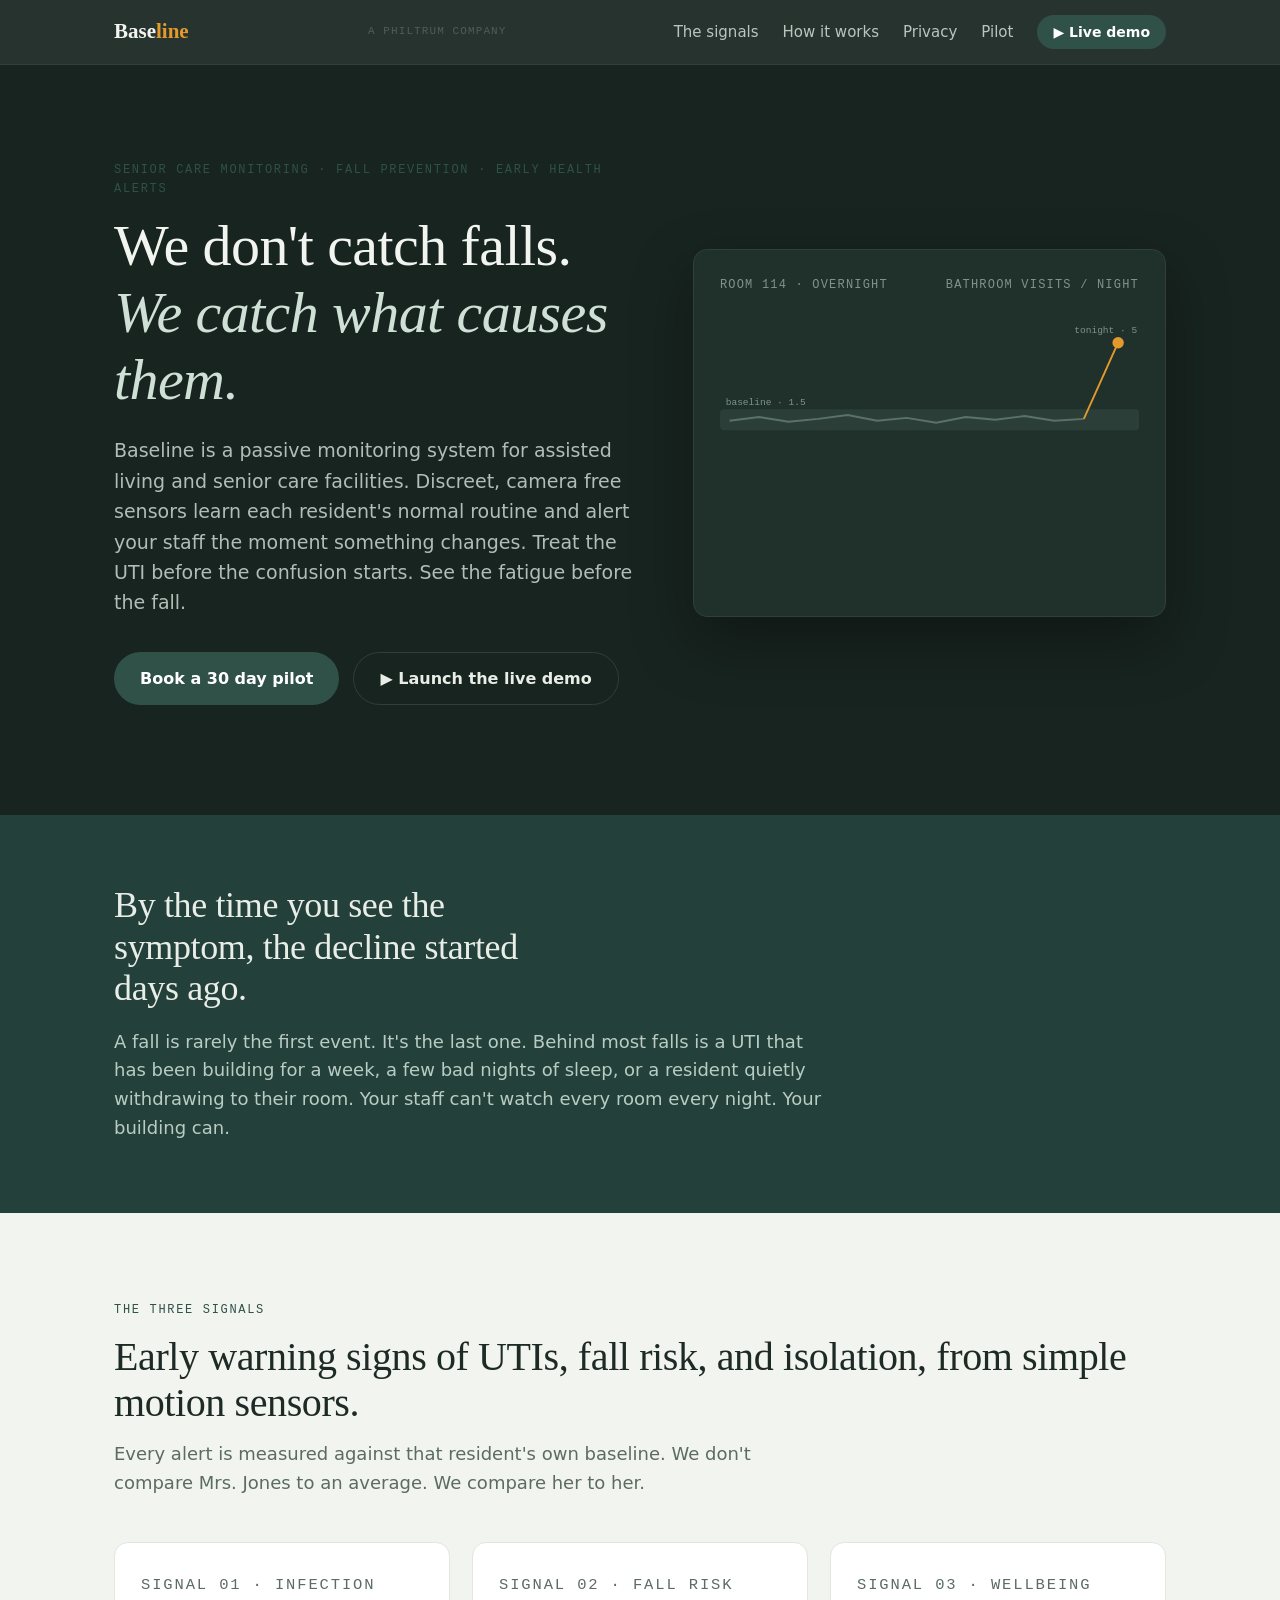
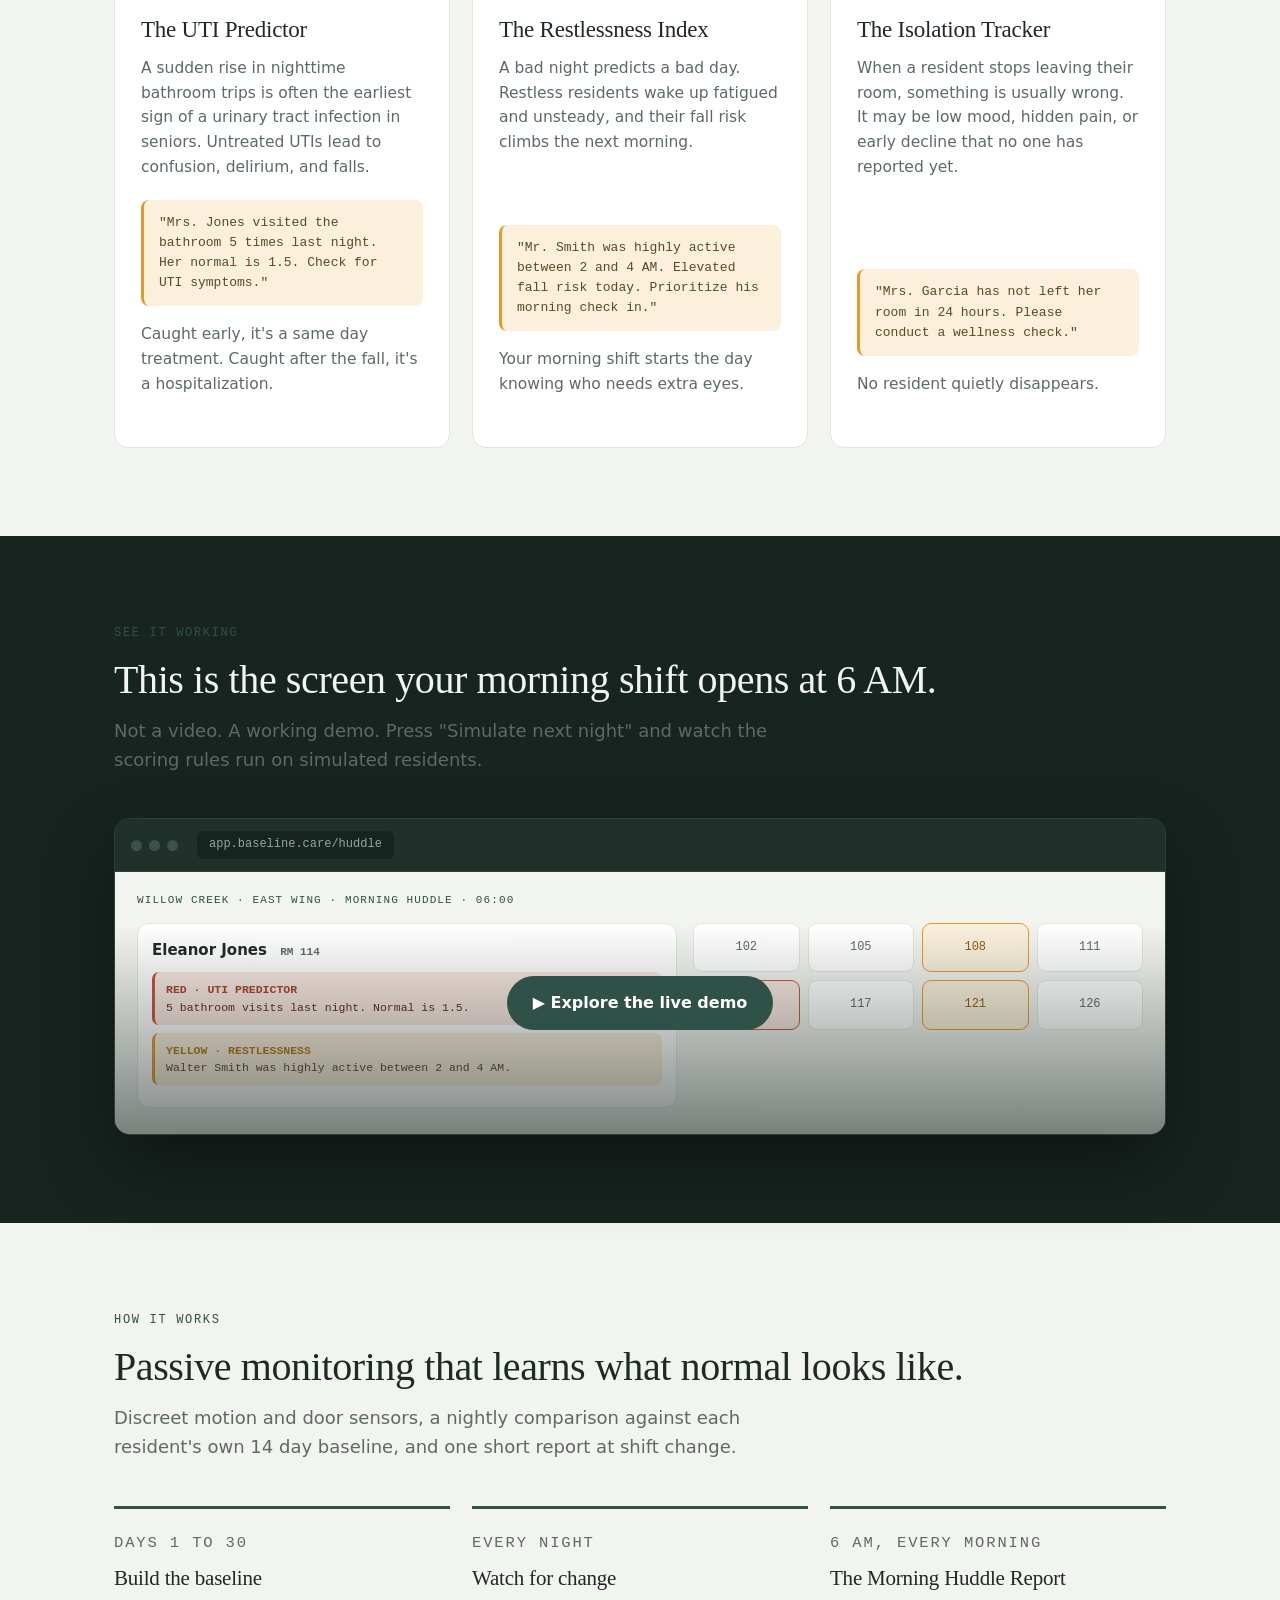
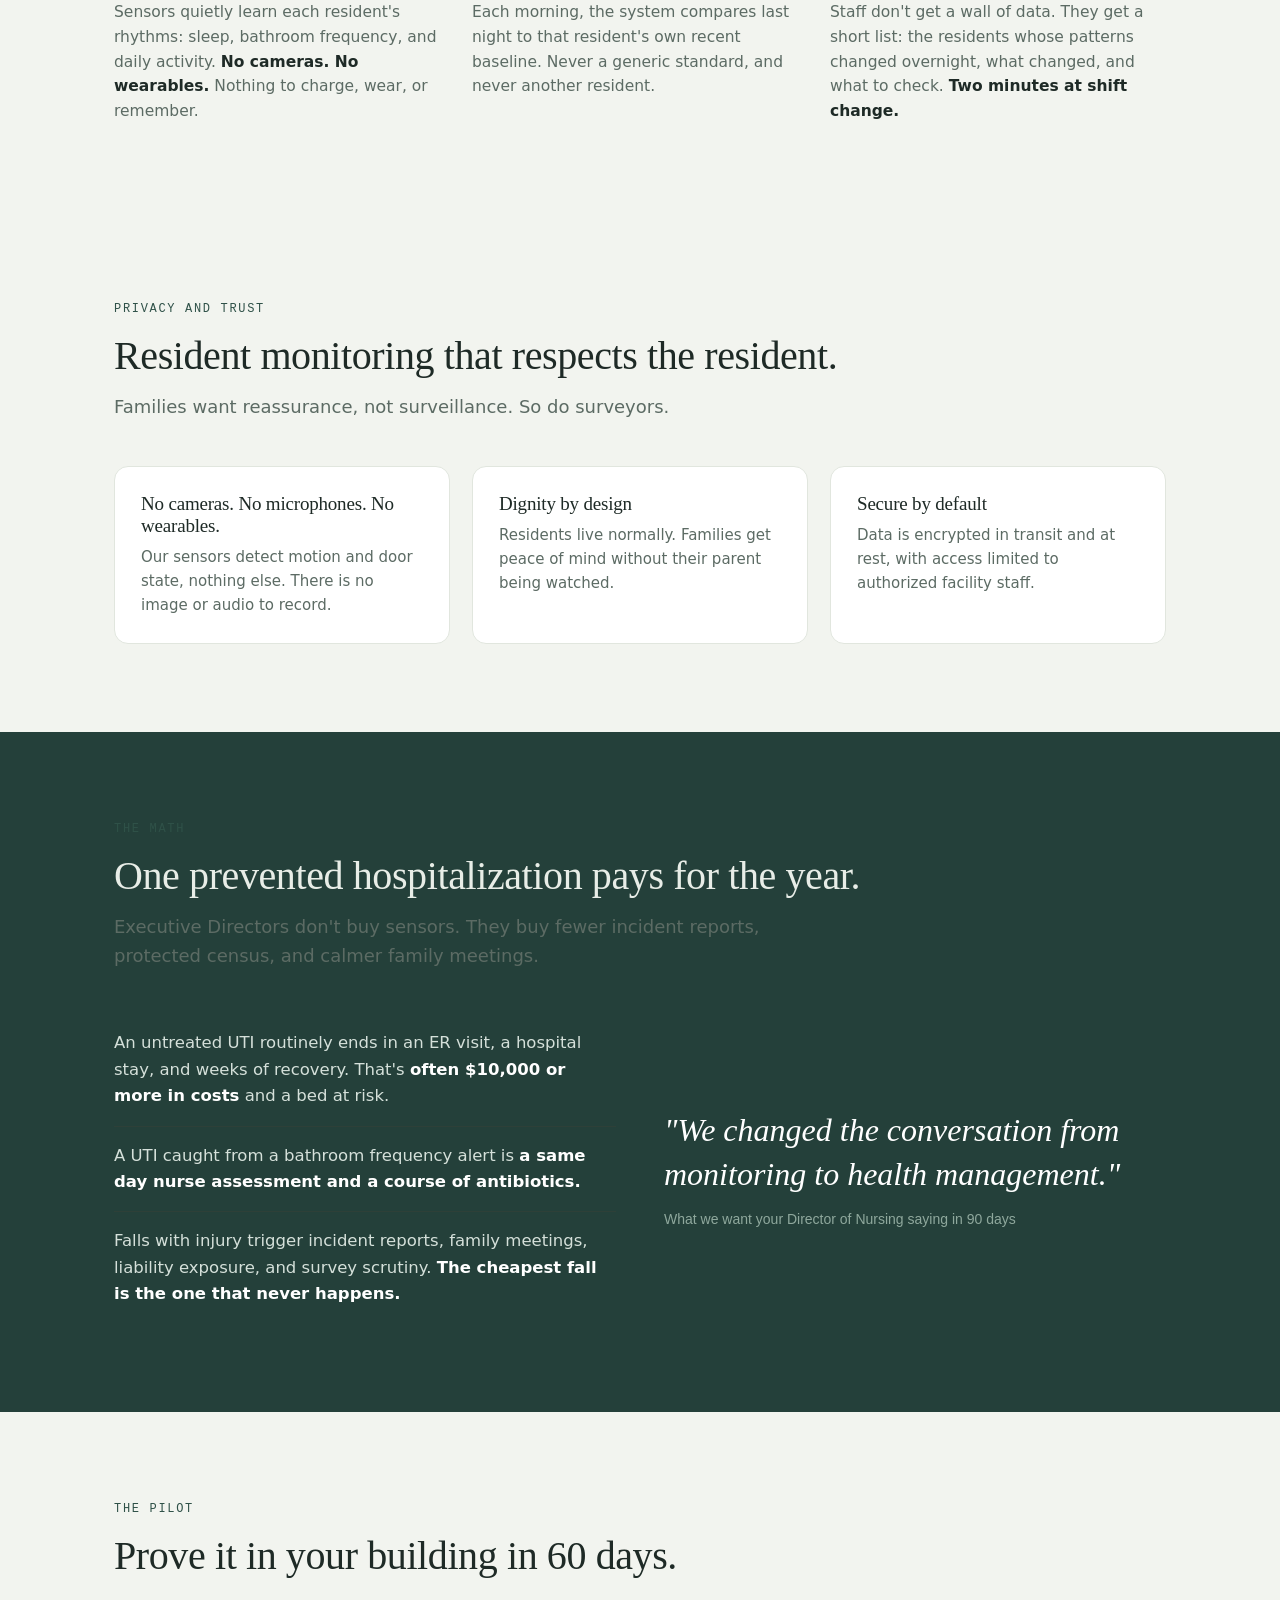
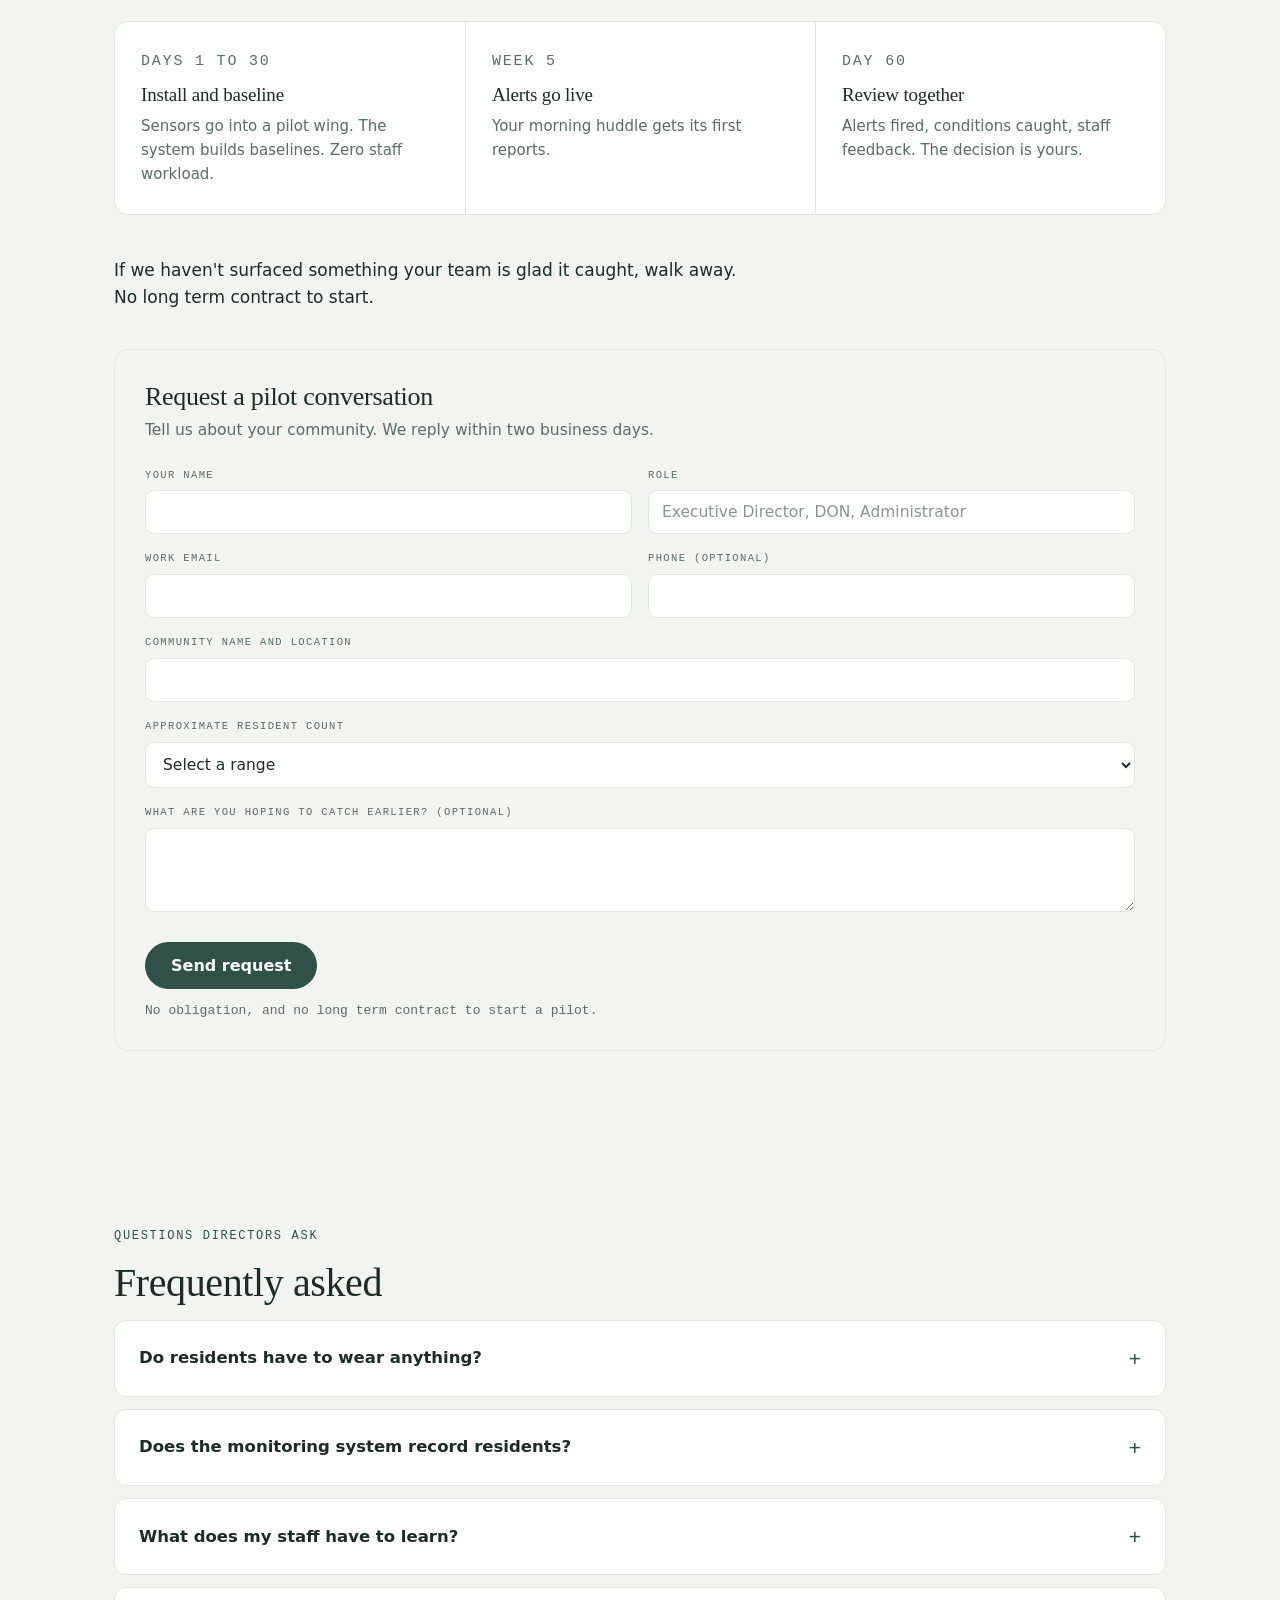
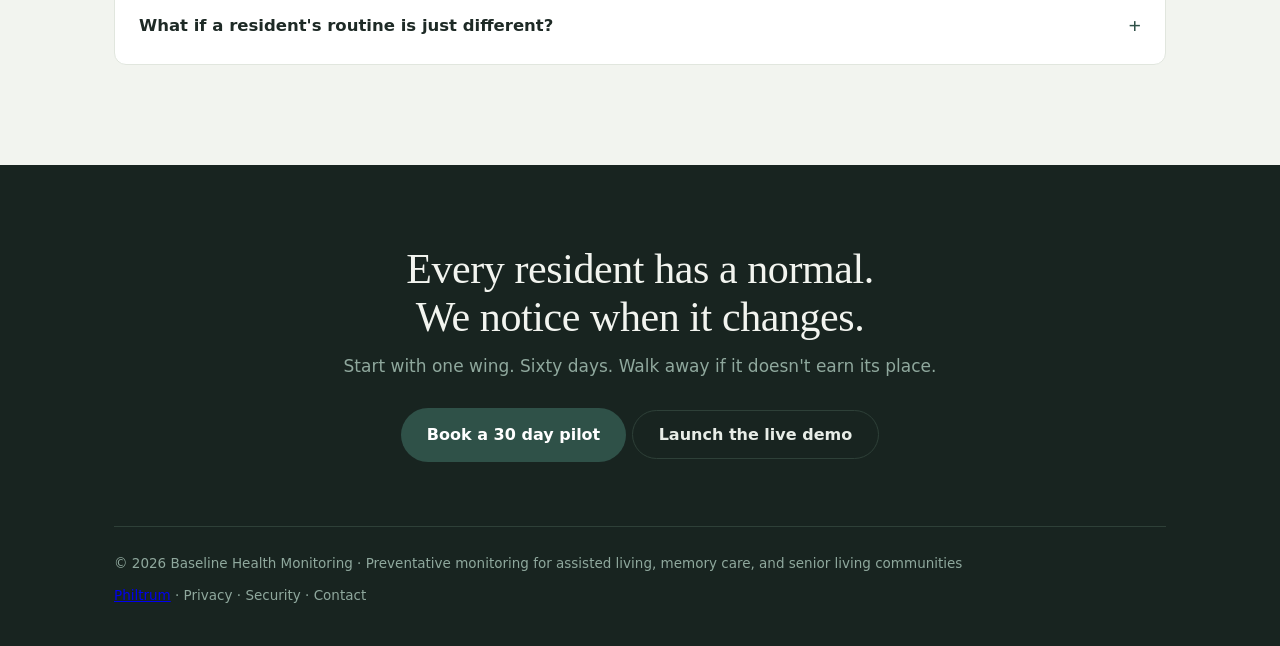
==== index.html @ 7f2c3359 "Add files via upload" ====
<!DOCTYPE html>
<html lang="en">
<head>
<meta charset="UTF-8">
<meta name="viewport" content="width=device-width, initial-scale=1.0">

<title>Baseline | Senior Care Monitoring for Fall Prevention &amp; Early Health Alerts</title>
<meta name="description" content="Camera free monitoring for assisted living. Sensors learn each resident's normal routine and alert staff to early signs of UTIs, fall risk, and isolation. Book a 30 day pilot.">
<meta name="robots" content="index, follow, max-image-preview:large">
<meta name="theme-color" content="#182420">
<meta name="referrer" content="strict-origin-when-cross-origin">
<link rel="canonical" href="https://baseline.philtrum.io/">

<meta http-equiv="Content-Security-Policy" content="default-src 'self'; img-src 'self' data:; style-src 'self' https://fonts.googleapis.com; font-src 'self' https://fonts.gstatic.com data:; script-src 'self'; connect-src 'self'; form-action 'self'; object-src 'none'; base-uri 'self'; upgrade-insecure-requests">

<meta property="og:type" content="website">
<meta property="og:site_name" content="Baseline">
<meta property="og:locale" content="en_US">
<meta property="og:title" content="Baseline | Senior Care Monitoring for Fall Prevention">
<meta property="og:description" content="Camera free sensors that learn each resident's normal routine and alert staff to early signs of UTIs, fall risk, and isolation. Built for assisted living.">
<meta property="og:url" content="https://baseline.philtrum.io/">
<meta property="og:image" content="https://baseline.philtrum.io/assets/og-image.png">
<meta property="og:image:width" content="1200">
<meta property="og:image:height" content="630">
<meta property="og:image:alt" content="Baseline. We don't catch falls. We catch what causes them.">
<meta name="twitter:card" content="summary_large_image">
<meta name="twitter:title" content="Baseline | Senior Care Monitoring for Fall Prevention">
<meta name="twitter:description" content="Camera free monitoring that catches health decline before it becomes a fall. Built for assisted living and senior living communities.">
<meta name="twitter:image" content="https://baseline.philtrum.io/assets/og-image.png">

<link rel="icon" href="data:image/svg+xml,%3Csvg xmlns='http://www.w3.org/2000/svg' viewBox='0 0 32 32'%3E%3Crect width='32' height='32' rx='7' fill='%23182420'/%3E%3Ccircle cx='16' cy='16' r='6' fill='%23E39A2D'/%3E%3C/svg%3E">

<script type="application/ld+json">
{
  "@context": "https://schema.org",
  "@type": "SoftwareApplication",
  "name": "Baseline",
  "applicationCategory": "HealthApplication",
  "operatingSystem": "Web",
  "url": "https://baseline.philtrum.io/",
  "description": "Passive senior care monitoring for assisted living and senior living facilities. Ambient motion and door sensors detect early signs of urinary tract infections, elevated fall risk, and social isolation by comparing each resident to their own baseline.",
  "audience": { "@type": "Audience", "audienceType": "Assisted living, memory care, and skilled nursing facilities" },
  "offers": { "@type": "Offer", "description": "30 day pilot program" },
  "publisher": { "@type": "Organization", "name": "Philtrum", "url": "https://www.philtrum.io/" }
}
</script>
<script type="application/ld+json">
{
  "@context": "https://schema.org",
  "@type": "FAQPage",
  "mainEntity": [
    { "@type": "Question", "name": "Do residents have to wear anything?",
      "acceptedAnswer": { "@type": "Answer", "text": "No. Sensors mount in the room. There is nothing to wear, charge, or remember." } },
    { "@type": "Question", "name": "Does the monitoring system record residents?",
      "acceptedAnswer": { "@type": "Answer", "text": "No. The sensors detect motion and whether a door is open. That is the entire data stream. There is no video or audio." } },
    { "@type": "Question", "name": "What does facility staff have to learn?",
      "acceptedAnswer": { "@type": "Answer", "text": "One report, read at the morning huddle. If your team can read a short list, they can use this." } },
    { "@type": "Question", "name": "What if a resident's routine is just different?",
      "acceptedAnswer": { "@type": "Answer", "text": "Every alert is measured against that resident's own baseline, not a generic standard. Unusual for one resident is normal for another, and the system knows the difference." } }
  ]
}
</script>

<link rel="preconnect" href="https://fonts.googleapis.com">
<link rel="preconnect" href="https://fonts.gstatic.com" crossorigin>
<link rel="preload" as="style" href="https://fonts.googleapis.com/css2?family=Fraunces:opsz,wght@9..144,400;9..144,500;9..144,600&family=Figtree:wght@400;500;600;700&family=IBM+Plex+Mono:wght@400;500&display=swap">
<link href="https://fonts.googleapis.com/css2?family=Fraunces:opsz,wght@9..144,400;9..144,500;9..144,600&family=Figtree:wght@400;500;600;700&family=IBM+Plex+Mono:wght@400;500&display=swap" rel="stylesheet">

<link rel="stylesheet" href="./css/baseline.css">
</head>
<body>
<a class="skip-link" href="#top">Skip to content</a>

<div id="site">

<nav class="nav" aria-label="Main">
  <div class="wrap nav-inner">
    <a class="logo" href="#top">Base<span>line</span></a>
    <a class="byline mono" href="https://www.philtrum.io/">a Philtrum company</a>
    <div class="links">
      <a href="#signals">The signals</a>
      <a href="#how">How it works</a>
      <a href="#trust">Privacy</a>
      <a href="#pilot">Pilot</a>
      <button class="nav-demo" data-act="open-demo">▶ Live demo</button>
    </div>
  </div>
</nav>

<header class="hero" id="top">
  <div class="wrap hero-grid">
    <div>
      <p class="eyebrow" style="color:#8FA89D">Senior care monitoring · fall prevention · early health alerts</p>
      <h1>We don't catch falls.<br><em>We catch what causes them.</em></h1>
      <p class="lede">Baseline is a passive monitoring system for assisted living and senior care facilities. Discreet, camera free sensors learn each resident's normal routine and alert your staff the moment something changes. Treat the UTI before the confusion starts. See the fatigue before the fall.</p>
      <div class="ctas">
        <a class="btn btn-primary" href="#request">Book a 30 day pilot</a>
        <button class="btn btn-ghost" data-act="open-demo">▶ Launch the live demo</button>
      </div>
    </div>
    <div class="alert-card" aria-label="Sample overnight alert">
      <div class="card-label mono"><span>Room 114 · Overnight</span><span>Bathroom visits / night</span></div>
      <svg class="spark" viewBox="0 0 440 150" role="img" aria-label="Chart showing fourteen nights near a baseline of 1.5 bathroom visits, then a spike to 5 visits that gets flagged">
        <rect x="0" y="98" width="440" height="22" rx="4" fill="#2C3E38"/>
        <text x="6" y="93">baseline · 1.5</text>
        <polyline fill="none" stroke="#5B7269" stroke-width="2" points="10,110 41,106 72,111 103,108 134,104 165,110 196,107 227,112 258,106 289,109 320,105 351,110 382,108"/>
        <line x1="382" y1="108" x2="418" y2="28" stroke="#E39A2D" stroke-width="2"/>
        <circle class="tonight-dot" cx="418" cy="28" r="6" fill="#E39A2D"/>
        <text x="372" y="18" fill="#E39A2D">tonight · 5</text>
      </svg>
      <div class="flag" id="heroflag">
        <b>YELLOW FLAG · 06:00</b><br>
        Mrs. Jones visited the bathroom 5 times last night. Her normal is 1.5. Check for UTI symptoms.
      </div>
    </div>
  </div>
</header>

<div class="bridge">
  <div class="wrap">
    <h2>By the time you see the symptom, the decline started days ago.</h2>
    <p>A fall is rarely the first event. It's the last one. Behind most falls is a UTI that has been building for a week, a few bad nights of sleep, or a resident quietly withdrawing to their room. Your staff can't watch every room every night. Your building can.</p>
  </div>
</div>

<section id="signals">
  <div class="wrap">
    <p class="eyebrow">The three signals</p>
    <h2 class="h2">Early warning signs of UTIs, fall risk, and isolation, from simple motion sensors.</h2>
    <p class="section-lede">Every alert is measured against that resident's own baseline. We don't compare Mrs. Jones to an average. We compare her to her.</p>
    <div class="signal-grid">
      <article class="signal">
        <p class="kicker">Signal 01 · Infection</p>
        <h3>The UTI Predictor</h3>
        <p>A sudden rise in nighttime bathroom trips is often the earliest sign of a urinary tract infection in seniors. Untreated UTIs lead to confusion, delirium, and falls.</p>
        <div class="sample">"Mrs. Jones visited the bathroom 5 times last night. Her normal is 1.5. Check for UTI symptoms."</div>
        <p class="payoff">Caught early, it's a same day treatment. Caught after the fall, it's a hospitalization.</p>
      </article>
      <article class="signal">
        <p class="kicker">Signal 02 · Fall risk</p>
        <h3>The Restlessness Index</h3>
        <p>A bad night predicts a bad day. Restless residents wake up fatigued and unsteady, and their fall risk climbs the next morning.</p>
        <div class="sample">"Mr. Smith was highly active between 2 and 4 AM. Elevated fall risk today. Prioritize his morning check in."</div>
        <p class="payoff">Your morning shift starts the day knowing who needs extra eyes.</p>
      </article>
      <article class="signal">
        <p class="kicker">Signal 03 · Wellbeing</p>
        <h3>The Isolation Tracker</h3>
        <p>When a resident stops leaving their room, something is usually wrong. It may be low mood, hidden pain, or early decline that no one has reported yet.</p>
        <div class="sample">"Mrs. Garcia has not left her room in 24 hours. Please conduct a wellness check."</div>
        <p class="payoff">No resident quietly disappears.</p>
      </article>
    </div>
  </div>
</section>

<section class="demo-section">
  <div class="wrap">
    <p class="eyebrow" style="color:#8FA89D">See it working</p>
    <h2 class="h2" style="color:#F2F4EF">This is the screen your morning shift opens at 6 AM.</h2>
    <p class="section-lede" style="color:#AFBEB6">Not a video. A working demo. Press "Simulate next night" and watch the scoring rules run on simulated residents.</p>
    <div class="browser" role="button" tabindex="0" data-act="open-demo">
      <div class="browser-bar"><span></span><span></span><span></span><div class="url mono">app.baseline.care/huddle</div></div>
      <div class="browser-body">
        <div class="teaser-top mono">Willow Creek · East Wing · Morning Huddle · 06:00</div>
        <div class="teaser-grid">
          <div class="teaser-flagcard">
            <div class="teaser-name">Eleanor Jones <span class="mono">RM 114</span></div>
            <div class="tflag"><b>RED · UTI PREDICTOR</b><br>5 bathroom visits last night. Normal is 1.5.</div>
            <div class="tflag y"><b>YELLOW · RESTLESSNESS</b><br>Walter Smith was highly active between 2 and 4 AM.</div>
          </div>
          <div class="teaser-rooms">
            <div class="troom">102</div><div class="troom">105</div><div class="troom y">108</div><div class="troom">111</div>
            <div class="troom r">114</div><div class="troom">117</div><div class="troom y">121</div><div class="troom">126</div>
          </div>
        </div>
        <div class="teaser-overlay"><span class="btn btn-primary">▶ Explore the live demo</span></div>
      </div>
    </div>
  </div>
</section>

<section id="how" style="background:var(--paper)">
  <div class="wrap">
    <p class="eyebrow">How it works</p>
    <h2 class="h2">Passive monitoring that learns what normal looks like.</h2>
    <p class="section-lede">Discreet motion and door sensors, a nightly comparison against each resident's own 14 day baseline, and one short report at shift change.</p>
    <div class="steps">
      <div class="step">
        <p class="when">Days 1 to 30</p>
        <h3>Build the baseline</h3>
        <p>Sensors quietly learn each resident's rhythms: sleep, bathroom frequency, and daily activity. <strong>No cameras. No wearables.</strong> Nothing to charge, wear, or remember.</p>
      </div>
      <div class="step">
        <p class="when">Every night</p>
        <h3>Watch for change</h3>
        <p>Each morning, the system compares last night to that resident's own recent baseline. Never a generic standard, and never another resident.</p>
      </div>
      <div class="step">
        <p class="when">6 AM, every morning</p>
        <h3>The Morning Huddle Report</h3>
        <p>Staff don't get a wall of data. They get a short list: the residents whose patterns changed overnight, what changed, and what to check. <strong>Two minutes at shift change.</strong></p>
      </div>
    </div>
  </div>
</section>

<section id="trust">
  <div class="wrap">
    <p class="eyebrow">Privacy and trust</p>
    <h2 class="h2">Resident monitoring that respects the resident.</h2>
    <p class="section-lede">Families want reassurance, not surveillance. So do surveyors.</p>
    <div class="trust-grid">
      <div class="trust-item">
        <h3>No cameras. No microphones. No wearables.</h3>
        <p>Our sensors detect motion and door state, nothing else. There is no image or audio to record.</p>
      </div>
      <div class="trust-item">
        <h3>Dignity by design</h3>
        <p>Residents live normally. Families get peace of mind without their parent being watched.</p>
      </div>
      <div class="trust-item">
        <h3>Secure by default</h3>
        <p>Data is encrypted in transit and at rest, with access limited to authorized facility staff.</p>
      </div>
    </div>
  </div>
</section>

<section class="roi">
  <div class="wrap">
    <p class="eyebrow" style="color:#8FA89D">The math</p>
    <h2 class="h2" style="color:#F2F4EF">One prevented hospitalization pays for the year.</h2>
    <p class="section-lede" style="color:#B9CCC3">Executive Directors don't buy sensors. They buy fewer incident reports, protected census, and calmer family meetings.</p>
    <div class="roi-grid">
      <ul>
        <li>An untreated UTI routinely ends in an ER visit, a hospital stay, and weeks of recovery. That's <strong>often $10,000 or more in costs</strong> and a bed at risk.</li>
        <li>A UTI caught from a bathroom frequency alert is <strong>a same day nurse assessment and a course of antibiotics.</strong></li>
        <li>Falls with injury trigger incident reports, family meetings, liability exposure, and survey scrutiny. <strong>The cheapest fall is the one that never happens.</strong></li>
      </ul>
      <div class="pull">"We changed the conversation from monitoring to health management."<small>What we want your Director of Nursing saying in 90 days</small></div>
    </div>
  </div>
</section>

<section id="pilot" style="background:var(--paper)">
  <div class="wrap">
    <p class="eyebrow">The pilot</p>
    <h2 class="h2">Prove it in your building in 60 days.</h2>
    <div class="timeline">
      <div class="phase">
        <p class="when">Days 1 to 30</p>
        <h3>Install and baseline</h3>
        <p>Sensors go into a pilot wing. The system builds baselines. Zero staff workload.</p>
      </div>
      <div class="phase">
        <p class="when">Week 5</p>
        <h3>Alerts go live</h3>
        <p>Your morning huddle gets its first reports.</p>
      </div>
      <div class="phase">
        <p class="when">Day 60</p>
        <h3>Review together</h3>
        <p>Alerts fired, conditions caught, staff feedback. The decision is yours.</p>
      </div>
    </div>
    <p class="walkaway">If we haven't surfaced something your team is glad it caught, walk away. No long term contract to start.</p>
    <div class="pilot-form-wrap" id="request">
      <h3 class="pilot-form-title">Request a pilot conversation</h3>
      <p class="pilot-form-lede">Tell us about your community. We reply within two business days.</p>
      <form class="pilot-form" action="https://formsubmit.co/info@philtrum.io" method="POST" novalidate>
        <input type="hidden" name="_subject" value="Baseline pilot request">
        <input type="hidden" name="_template" value="table">
        <input type="hidden" name="_captcha" value="true">
        <input type="text" name="_honey" class="hp-field" tabindex="-1" autocomplete="off" aria-hidden="true">

        <div class="pf-grid">
          <label class="pf-field" for="bl-name">
            <span>Your name</span>
            <input id="bl-name" name="name" type="text" autocomplete="name" maxlength="100" required>
          </label>
          <label class="pf-field" for="bl-role">
            <span>Role</span>
            <input id="bl-role" name="role" type="text" autocomplete="organization-title" maxlength="100" placeholder="Executive Director, DON, Administrator" required>
          </label>
          <label class="pf-field" for="bl-email">
            <span>Work email</span>
            <input id="bl-email" name="email" type="email" autocomplete="email" maxlength="120" required>
          </label>
          <label class="pf-field" for="bl-phone">
            <span>Phone (optional)</span>
            <input id="bl-phone" name="phone" type="tel" autocomplete="tel" maxlength="40">
          </label>
          <label class="pf-field pf-full" for="bl-community">
            <span>Community name and location</span>
            <input id="bl-community" name="community" type="text" autocomplete="organization" maxlength="160" required>
          </label>
          <label class="pf-field pf-full" for="bl-beds">
            <span>Approximate resident count</span>
            <select id="bl-beds" name="resident_count" required>
              <option value="" selected disabled>Select a range</option>
              <option>Under 40</option>
              <option>40 to 80</option>
              <option>80 to 150</option>
              <option>Over 150</option>
              <option>Multiple communities</option>
            </select>
          </label>
          <label class="pf-field pf-full" for="bl-notes">
            <span>What are you hoping to catch earlier? (optional)</span>
            <textarea id="bl-notes" name="notes" rows="3" maxlength="600"></textarea>
          </label>
        </div>
        <button class="btn btn-primary" type="submit">Send request</button>
        <p class="pf-note">No obligation, and no long term contract to start a pilot.</p>
      </form>
    </div>
  </div>
</section>

<section class="faq">
  <div class="wrap">
    <p class="eyebrow">Questions Directors ask</p>
    <h2 class="h2">Frequently asked</h2>
    <details>
      <summary>Do residents have to wear anything?</summary>
      <p>No. Sensors mount in the room. There is nothing to wear, charge, or remember.</p>
    </details>
    <details>
      <summary>Does the monitoring system record residents?</summary>
      <p>No. The sensors detect motion and whether a door is open. That is the entire data stream. There is no video or audio.</p>
    </details>
    <details>
      <summary>What does my staff have to learn?</summary>
      <p>One report, read at the morning huddle. If your team can read a short list, they can use this.</p>
    </details>
    <details>
      <summary>What if a resident's routine is just different?</summary>
      <p>That's the point. Every alert is measured against that resident's own baseline, not a generic standard. Unusual for one resident is normal for another, and the system knows the difference.</p>
    </details>
  </div>
</section>

<footer>
  <div class="wrap">
    <div class="foot-cta">
      <h2>Every resident has a normal.<br>We notice when it changes.</h2>
      <p>Start with one wing. Sixty days. Walk away if it doesn't earn its place.</p>
      <div style="display:flex;gap:12px;justify-content:center;flex-wrap:wrap">
        <a class="btn btn-primary" href="#request">Book a 30 day pilot</a>
        <button class="btn btn-ghost" data-act="open-demo">Launch the live demo</button>
      </div>
    </div>
    <div class="foot-base">
      <span>© 2026 Baseline Health Monitoring · Preventative monitoring for assisted living, memory care, and senior living communities</span>
      <span><a href="https://www.philtrum.io/" style="color:inherit">Philtrum</a> · Privacy · Security · Contact</span>
    </div>
  </div>
</footer>
</div>

<!-- DEMO -->
<div id="app" hidden>
  <div class="pf-banner">
    <button class="pf-back" data-act="close-demo">← Back to site</button>
    <span class="pf-note">LIVE DEMO · simulated residents · every flag comes from the real scoring rules</span>
    <button class="pf-simulate" data-act="next-night">☾ Simulate next night</button>
  </div>
  <div class="pf-body">
    <aside class="pf-side">
      <div class="pf-logo">Base<span>line</span></div>
      <button class="navbtn" id="nav-huddle" data-act="go" data-page="huddle">▦ <span class="nl">Morning Huddle</span><span class="badge" id="flagbadge" style="display:none"></span></button>
      <button class="navbtn" id="nav-floor" data-act="go" data-page="floor">▤ <span class="nl">Floor view</span></button>
      <button class="navbtn" id="nav-sensors" data-act="go" data-page="sensors">◉ <span class="nl">Sensors</span></button>
    </aside>
    <main style="flex:1;min-width:0">
      <div class="pf-topbar">
        <div>
          <div class="pf-crumb" id="crumb">Willow Creek · East Wing · Day 1</div>
          <div class="pf-title" id="pagetitle">Morning Huddle Report</div>
        </div>
        <div class="kpis" id="kpis"></div>
      </div>
      <div class="pf-content">
        <div class="pf-main" id="main"></div>
        <div class="card pf-feed">
          <div style="display:flex;align-items:center;gap:8px;margin-bottom:12px">
            <span style="width:8px;height:8px;border-radius:999px;background:var(--ok);display:inline-block"></span>
            <span style="font-weight:600;font-size:13.5px">Live sensor feed</span>
          </div>
          <div style="display:grid;gap:8px" id="feed"></div>
        </div>
      </div>
    </main>
  </div>
</div>


<script src="./js/baseline.js" defer></script>
</body>
</html>
---- css/baseline.css ----
:root{
    --night:#182420; --night-soft:#20302A; --morning:#F2F4EF; --paper:#FFFFFF;
    --ink:#1E2A26; --ink-soft:#5C6B64; --pine:#2F5148; --pine-deep:#24403A;
    --alert:#E39A2D; --alert-soft:#FBF0DC; --red:#C4553B; --red-soft:#F9E7E1;
    --alert-t:#96620F; --red-t:#A8422B; --ok-t:#3D6B4E;
    --line:#E1E6DE; --line-dark:#2E4038; --ok:#4E8563; --radius:14px; --max:1100px;
  }
  *{margin:0;padding:0;box-sizing:border-box}
  html{scroll-behavior:smooth}
  body{font-family:'Figtree',system-ui,sans-serif;color:var(--ink);background:var(--morning);line-height:1.6;font-size:17px}
  h1,h2,h3{font-family:'Fraunces',serif;font-weight:500;line-height:1.15;letter-spacing:-0.01em}
  .mono{font-family:'IBM Plex Mono',monospace}
  .serif{font-family:'Fraunces',serif}
  .wrap{max-width:var(--max);margin:0 auto;padding:0 24px}
  .eyebrow{font-family:'IBM Plex Mono',monospace;font-size:12px;letter-spacing:.14em;text-transform:uppercase;color:var(--pine);margin-bottom:14px}
  section{padding:88px 0}
  .h2{font-size:clamp(28px,3.6vw,40px);margin-bottom:14px}
  .section-lede{color:var(--ink-soft);font-size:18px;max-width:58ch;margin-bottom:44px}
  .btn{display:inline-flex;align-items:center;gap:7px;font-weight:600;font-size:16px;padding:14px 26px;border-radius:999px;text-decoration:none;border:none;cursor:pointer;font-family:inherit;transition:transform .15s ease, background .15s ease}
  .btn:focus-visible{outline:3px solid var(--alert);outline-offset:3px}
  .btn-primary{background:var(--pine);color:#fff}
  .btn-primary:hover{background:var(--pine-deep);transform:translateY(-1px)}
  .btn-ghost{background:transparent;border:1.5px solid var(--line-dark);color:#E8EDE7}
  .btn-ghost:hover{border-color:#E8EDE7}

  /* nav */
  .nav{position:sticky;top:0;z-index:50;background:rgba(24,36,32,.93);backdrop-filter:blur(8px);border-bottom:1px solid var(--line-dark)}
  .nav-inner{display:flex;align-items:center;justify-content:space-between;height:64px}
  .logo{font-family:'Fraunces',serif;font-size:21px;color:#F2F4EF;text-decoration:none;font-weight:600;background:none;border:none;cursor:pointer}
  .logo span{color:var(--alert)}
  .links{display:flex;gap:24px;align-items:center}
  .links a{color:#B9C6BF;text-decoration:none;font-size:15px;font-weight:500}
  .links a:hover{color:#fff}
  .nav-demo{display:inline-flex;align-items:center;gap:6px;background:var(--pine);color:#fff;padding:9px 16px;border-radius:999px;border:none;font-family:inherit;font-size:14px;font-weight:600;cursor:pointer}
  .nav-demo:focus-visible{outline:3px solid var(--alert);outline-offset:2px}
  @media(max-width:760px){.links a{display:none}}

  /* hero */
  .hero{background:var(--night);color:#F2F4EF;padding:96px 0 110px;overflow:hidden}
  .hero-grid{display:grid;grid-template-columns:1.05fr .95fr;gap:56px;align-items:center}
  @media(max-width:900px){.hero-grid{grid-template-columns:1fr}}
  .hero h1{font-size:clamp(38px,5.2vw,58px);margin-bottom:22px}
  .hero h1 em{font-style:italic;color:#CFE0D6}
  .lede{font-size:19px;color:#AFBEB6;max-width:47ch;margin-bottom:34px}
  .ctas{display:flex;gap:14px;flex-wrap:wrap}
  .alert-card{background:var(--night-soft);border:1px solid var(--line-dark);border-radius:var(--radius);padding:26px;box-shadow:0 24px 60px rgba(0,0,0,.35)}
  .card-label{display:flex;justify-content:space-between;font-size:12px;color:#7E948A;letter-spacing:.1em;text-transform:uppercase;margin-bottom:20px}
  .spark{width:100%;height:auto;display:block}
  .spark text{font-family:'IBM Plex Mono',monospace;fill:#7E948A;font-size:10px}
  .flag{margin-top:20px;background:#2C3A34;border-left:3px solid var(--alert);border-radius:8px;padding:14px 16px;font-family:'IBM Plex Mono',monospace;font-size:13.5px;line-height:1.55;color:#E9EFE9;opacity:0;transform:translateY(8px);transition:opacity .6s ease, transform .6s ease}
  .flag.show{opacity:1;transform:translateY(0)}
  .flag b{color:var(--alert-t);font-weight:500}
  .tonight-dot{animation:pulse 2.4s ease-in-out infinite}
  @keyframes pulse{0%,100%{opacity:1}50%{opacity:.45}}
  @media(prefers-reduced-motion:reduce){.flag{opacity:1;transform:none;transition:none}.tonight-dot{animation:none}}

  /* bridge */
  .bridge{background:var(--pine-deep);color:#E8EDE7;padding:70px 0}
  .bridge h2{font-size:clamp(26px,3.4vw,36px);max-width:24ch;margin-bottom:18px}
  .bridge p{max-width:62ch;color:#B9CCC3;font-size:18px}

  /* signals */
  .signal-grid{display:grid;grid-template-columns:repeat(3,1fr);gap:22px}
  @media(max-width:900px){.signal-grid{grid-template-columns:1fr}}
  .signal{background:var(--paper);border:1px solid var(--line);border-radius:var(--radius);padding:30px 26px;display:flex;flex-direction:column}
  .signal h3{font-size:23px;margin-bottom:12px}
  .signal p{color:var(--ink-soft);font-size:15.5px;margin-bottom:20px}
  .kicker{font-family:'IBM Plex Mono',monospace;font-size:11.5px;letter-spacing:.12em;text-transform:uppercase;color:var(--pine);margin-bottom:10px}
  .sample{margin-top:auto;background:var(--alert-soft);border-left:3px solid var(--alert);border-radius:8px;padding:13px 15px;font-family:'IBM Plex Mono',monospace;font-size:13px;line-height:1.55;color:#5A4A28}
  .payoff{font-size:14.5px;color:var(--ink);margin-top:16px;font-weight:500}

  /* demo teaser */
  .demo-section{background:var(--night);color:#F2F4EF}
  .browser{border-radius:16px;overflow:hidden;border:1px solid var(--line-dark);box-shadow:0 30px 70px rgba(0,0,0,.4);cursor:pointer;transition:transform .18s ease}
  .browser:hover{transform:translateY(-3px)}
  .browser:focus-visible{outline:3px solid var(--alert);outline-offset:3px}
  .browser-bar{background:var(--night-soft);display:flex;align-items:center;gap:7px;padding:12px 16px;border-bottom:1px solid var(--line-dark)}
  .browser-bar>span{width:11px;height:11px;border-radius:99px;background:#3C5148}
  .url{margin-left:12px;background:var(--night);border-radius:6px;padding:4px 12px;font-size:12px;color:#8FA89D}
  .browser-body{background:var(--morning);position:relative;padding:20px 22px 26px;color:var(--ink)}
  .teaser-top{font-size:11px;letter-spacing:.1em;text-transform:uppercase;color:var(--pine);margin-bottom:14px}
  .teaser-grid{display:grid;grid-template-columns:1.2fr 1fr;gap:16px}
  @media(max-width:760px){.teaser-grid{grid-template-columns:1fr}}
  .teaser-flagcard{background:#fff;border:1px solid var(--line);border-radius:12px;padding:14px}
  .teaser-name{font-weight:600;font-size:15px;margin-bottom:10px}
  .teaser-name .mono{font-size:11px;color:var(--ink-soft);margin-left:8px}
  .tflag{background:var(--red-soft);border-left:3px solid var(--red);border-radius:7px;padding:9px 11px;font-family:'IBM Plex Mono',monospace;font-size:11.5px;line-height:1.5;color:#5E2B1F;margin-bottom:8px}
  .tflag b{color:var(--red-t)}
  .tflag.y{background:var(--alert-soft);border-left-color:var(--alert);color:#5A4A28}
  .tflag.y b{color:#B47A1B}
  .teaser-rooms{display:grid;grid-template-columns:repeat(4,1fr);gap:8px;align-content:start}
  .troom{background:#fff;border:1.5px solid var(--line);border-radius:9px;padding:14px 0;text-align:center;font-family:'IBM Plex Mono',monospace;font-size:12px;color:var(--ink-soft)}
  .troom.r{background:var(--red-soft);border-color:var(--red);color:var(--red-t)}
  .troom.y{background:var(--alert-soft);border-color:var(--alert);color:#8F5D0E}
  .teaser-overlay{position:absolute;inset:0;display:grid;place-items:center;background:linear-gradient(180deg,rgba(24,36,32,0) 20%,rgba(24,36,32,.55) 100%)}

  /* steps / trust / roi / pilot / faq / footer */
  .steps{display:grid;grid-template-columns:repeat(3,1fr);gap:22px}
  @media(max-width:900px){.steps{grid-template-columns:1fr}}
  .step{border-top:3px solid var(--pine);padding-top:22px}
  .when{font-family:'IBM Plex Mono',monospace;font-size:12px;letter-spacing:.12em;text-transform:uppercase;color:var(--pine);margin-bottom:10px}
  .step h3{font-size:21px;margin-bottom:10px}
  .step p{color:var(--ink-soft);font-size:15.5px}
  .step p strong{color:var(--ink)}
  .trust-grid{display:grid;grid-template-columns:repeat(3,1fr);gap:22px}
  @media(max-width:900px){.trust-grid{grid-template-columns:1fr}}
  .trust-item{background:var(--paper);border:1px solid var(--line);border-radius:var(--radius);padding:26px}
  .trust-item h3{font-size:19px;margin-bottom:8px}
  .trust-item p{color:var(--ink-soft);font-size:15px}
  .roi{background:var(--pine-deep);color:#E8EDE7}
  .roi-grid{display:grid;grid-template-columns:1fr 1fr;gap:48px;align-items:center}
  @media(max-width:900px){.roi-grid{grid-template-columns:1fr}}
  .roi ul{list-style:none}
  .roi li{padding:16px 0;border-bottom:1px solid var(--line-dark);font-size:16.5px;color:#D5E0DA}
  .roi li:last-child{border-bottom:none}
  .roi li strong{color:#fff}
  .pull{font-family:'Fraunces',serif;font-size:clamp(24px,3vw,32px);font-style:italic;line-height:1.35;color:#fff}
  .pull small{display:block;font-family:'Figtree',sans-serif;font-style:normal;font-size:14px;color:#8FA89D;margin-top:14px}
  .timeline{display:grid;grid-template-columns:repeat(3,1fr);margin:42px 0;border:1px solid var(--line);border-radius:var(--radius);overflow:hidden}
  @media(max-width:760px){.timeline{grid-template-columns:1fr}}
  .phase{padding:28px 26px;background:var(--paper)}
  .phase + .phase{border-left:1px solid var(--line)}
  @media(max-width:760px){.phase + .phase{border-left:none;border-top:1px solid var(--line)}}
  .phase h3{font-size:19px;margin-bottom:8px}
  .phase p{color:var(--ink-soft);font-size:15px}
  .walkaway{font-size:17px;max-width:60ch;margin-bottom:30px}
  .faq details{background:var(--paper);border:1px solid var(--line);border-radius:12px;padding:20px 24px;margin-bottom:12px}
  .faq summary{font-weight:600;font-size:16.5px;cursor:pointer;list-style:none;display:flex;justify-content:space-between;align-items:center}
  .faq summary::after{content:"+";font-family:'Fraunces',serif;font-size:22px;color:var(--pine)}
  .faq details[open] summary::after{content:"–"}
  .faq summary:focus-visible{outline:3px solid var(--alert);outline-offset:3px;border-radius:6px}
  .faq details p{margin-top:12px;color:var(--ink-soft);font-size:15.5px}
  footer{background:var(--night);color:#8FA89D;padding:80px 0 40px}
  .foot-cta{text-align:center;margin-bottom:64px}
  .foot-cta h2{font-size:clamp(28px,4vw,42px);color:#F2F4EF;max-width:24ch;margin:0 auto 12px}
  .foot-cta p{margin-bottom:28px;font-size:17px}
  .foot-base{display:flex;justify-content:space-between;border-top:1px solid var(--line-dark);padding-top:26px;font-size:13.5px;flex-wrap:wrap;gap:10px}

  /* ============ platform demo (vanilla) ============ */
  #app{min-height:100vh;background:var(--morning)}
  [hidden]{display:none !important}
  .pf-banner{background:var(--pine-deep);display:flex;align-items:center;justify-content:space-between;gap:12px;padding:8px 16px;min-height:44px;flex-wrap:wrap}
  .pf-back{display:inline-flex;align-items:center;gap:6px;background:transparent;border:1px solid #4A6157;color:#E8EDE7;border-radius:999px;padding:5px 13px;font-size:12.5px;font-weight:600;cursor:pointer;font-family:inherit}
  .pf-back:hover{border-color:#E8EDE7}
  .pf-note{font-family:'IBM Plex Mono',monospace;font-size:11.5px;color:#B9CCC3}
  .pf-simulate{display:inline-flex;align-items:center;gap:6px;background:var(--alert);border:none;color:var(--night);border-radius:999px;padding:6px 13px;font-size:12.5px;font-weight:700;cursor:pointer;font-family:inherit}
  .pf-body{display:flex;min-height:calc(100vh - 44px)}
  .pf-side{width:216px;background:var(--night);padding:22px 14px;display:flex;flex-direction:column;gap:4px;flex-shrink:0}
  .pf-logo{font-family:'Fraunces',serif;color:#F2F4EF;font-size:21px;font-weight:600;padding:0 14px;margin-bottom:18px}
  .pf-logo span{color:var(--alert)}
  .navbtn{display:flex;align-items:center;gap:10px;width:100%;padding:10px 14px;border:none;border-radius:10px;background:transparent;color:#9FB3A9;font-family:inherit;font-size:14px;font-weight:500;cursor:pointer;text-align:left}
  .navbtn:hover{background:var(--night-soft);color:#fff}
  .navbtn.active{background:var(--pine);color:#fff}
  .navbtn:focus-visible,.pf-back:focus-visible,.pf-simulate:focus-visible{outline:3px solid var(--alert);outline-offset:2px}
  .badge{margin-left:auto;background:var(--alert);color:var(--night);border-radius:999px;font-size:11px;padding:1px 7px;font-family:'IBM Plex Mono',monospace}
  .pf-topbar{background:var(--paper);border-bottom:1px solid var(--line);padding:14px 26px;display:flex;align-items:center;justify-content:space-between;gap:12px;flex-wrap:wrap}
  .pf-title{font-family:'Fraunces',serif;font-size:21px}
  .pf-crumb{font-family:'IBM Plex Mono',monospace;font-size:11px;letter-spacing:.13em;text-transform:uppercase;color:var(--pine)}
  .kpis{display:flex;align-items:center;gap:18px}
  .kpi{text-align:right}
  .kpi .v{font-family:'IBM Plex Mono',monospace;font-size:17px;line-height:1}
  .kpi .l{font-size:11px;color:var(--ink-soft)}
  .rn{width:34px;height:34px;border-radius:999px;background:var(--pine-deep);color:#fff;display:grid;place-items:center;font-size:13px;font-weight:600}
  .pf-content{display:flex;gap:20px;padding:22px 26px 50px;align-items:flex-start;flex:1;min-width:0}
  .pf-main{flex:1;min-width:0}
  .card{background:var(--paper);border:1px solid var(--line);border-radius:var(--radius)}
  .clickable{cursor:pointer;transition:transform .12s ease, box-shadow .12s ease}
  .clickable:hover{transform:translateY(-1px);box-shadow:0 6px 18px rgba(30,42,38,.08)}
  .clickable:focus-visible{outline:3px solid var(--alert);outline-offset:2px}
  .seclabel{font-family:'IBM Plex Mono',monospace;font-size:11.5px;letter-spacing:.14em;text-transform:uppercase;color:var(--pine);margin:0 0 12px}
  .rescard{padding:18px}
  .reshead{display:flex;gap:13px;align-items:center;margin-bottom:12px}
  .avatar{border-radius:999px;flex-shrink:0;display:grid;place-items:center;font-weight:600}
  .fchip{border-left:3px solid;border-radius:8px;padding:11px 13px;margin-bottom:8px}
  .fchip.red{background:var(--red-soft);border-left-color:var(--red)}
  .fchip.yellow{background:var(--alert-soft);border-left-color:var(--alert)}
  .fchip .fk{font-family:'IBM Plex Mono',monospace;font-size:11px;letter-spacing:.08em;text-transform:uppercase;font-weight:500}
  .fchip.red .fk{color:var(--red-t)} .fchip.yellow .fk{color:#8F5D0E}
  .fchip .fm{font-size:13.5px;margin-top:5px;line-height:1.5}
  .fchip.red .fm{color:#5E2B1F} .fchip.yellow .fm{color:#5A4A28}
  .fchip .fa{font-size:12px;margin-top:5px;color:var(--ink-soft)}
  .fchip.acked{opacity:.62}
  .ackbtn{background:transparent;border-radius:999px;font-size:11.5px;padding:2px 10px;cursor:pointer;font-family:inherit;font-weight:600}
  .fchip.red .ackbtn{border:1px solid var(--red);color:var(--red-t)}
  .fchip.yellow .ackbtn{border:1px solid #B47A1B;color:#B47A1B}
  .ackdone{font-family:'IBM Plex Mono',monospace;font-size:11px;color:var(--ok-t)}
  .frow{display:flex;justify-content:space-between;gap:8px;align-items:baseline}
  .rowitem{display:flex;align-items:center;gap:12px;padding:11px 16px;border-top:1px solid var(--line)}
  .rowitem:first-child{border-top:none}
  .minispark{display:flex;align-items:flex-end;gap:2px;height:22px}
  .minispark i{display:block;width:3px;border-radius:2px;background:#CBD6CD}
  .rooms-grid{display:grid;grid-template-columns:repeat(4,1fr);gap:14px}
  @media(max-width:640px){.rooms-grid{grid-template-columns:repeat(2,1fr)}}
  .room{border:1.5px solid var(--line);border-radius:12px;padding:14px 12px;text-align:center;background:var(--paper)}
  .room.r{border-color:var(--red);background:var(--red-soft);animation:pulseRing 2.2s infinite}
  .room.y{border-color:var(--alert);background:var(--alert-soft);animation:pulseRingY 2.2s infinite}
  @keyframes pulseRing{0%{box-shadow:0 0 0 0 rgba(196,85,59,.45)}70%{box-shadow:0 0 0 10px rgba(196,85,59,0)}100%{box-shadow:0 0 0 0 rgba(196,85,59,0)}}
  @keyframes pulseRingY{0%{box-shadow:0 0 0 0 rgba(227,154,45,.5)}70%{box-shadow:0 0 0 10px rgba(227,154,45,0)}100%{box-shadow:0 0 0 0 rgba(227,154,45,0)}}
  .pf-feed{width:250px;flex-shrink:0;padding:16px;position:sticky;top:16px}
  .feedrow{font-family:'IBM Plex Mono',monospace;font-size:11.5px;color:var(--ink-soft);display:flex;gap:8px;align-items:center;animation:feedIn .35s ease;overflow:hidden}
  .feedrow:first-of-type{color:var(--ink)}
  .feedrow .ft{white-space:nowrap;overflow:hidden;text-overflow:ellipsis}
  @keyframes feedIn{from{opacity:0;transform:translateY(-4px)}to{opacity:1;transform:none}}
  @media(prefers-reduced-motion:reduce){.room.r,.room.y,.feedrow{animation:none}}
  @media(max-width:900px){.pf-feed{display:none}.pf-side{width:64px}.pf-side .navbtn{justify-content:center;padding:10px 0}.pf-side .navbtn .nl,.pf-logo,.pf-side .badge{display:none}}
  /* vanilla bar chart */
  .chart{position:relative;height:150px;display:flex;align-items:flex-end;gap:4px;padding-top:10px}
  .chart .bar{flex:1;background:#CBD6CD;border-radius:3px 3px 0 0;min-height:3px}
  .chart .bar.hot{background:var(--alert)}
  .chart .bline{position:absolute;left:0;right:0;border-top:2px dashed var(--pine);pointer-events:none}
  .chart-x{display:flex;justify-content:space-between;font-family:'IBM Plex Mono',monospace;font-size:10px;color:var(--ink-soft);margin-top:5px}
  .tl{position:relative;height:46px;background:linear-gradient(90deg,#22332D 0%,#2E463D 55%,#C9B98A 100%);border-radius:8px}
  .tl i{position:absolute;top:50%;transform:translate(-50%,-50%);width:7px;height:7px;border-radius:99px;background:var(--alert);opacity:.9}
  .tl-x{display:flex;justify-content:space-between;font-family:'IBM Plex Mono',monospace;font-size:10.5px;color:var(--ink-soft);margin-top:6px}

/* ---- Philtrum attribution in nav ---- */
.byline{font-size:11px;letter-spacing:.1em;text-transform:uppercase;color:var(--ink-soft);opacity:.75;margin-left:12px;align-self:center}
@media(max-width:760px){.byline{display:none}}

/* ---- reduced motion: catch-all for anything not covered above ---- */
@media (prefers-reduced-motion: reduce) {
  *, *::before, *::after {
    animation-duration: 0.01ms !important;
    animation-iteration-count: 1 !important;
    transition-duration: 0.01ms !important;
    scroll-behavior: auto !important;
  }
  .clickable:hover { transform: none !important; }
  .btn-primary:hover { transform: none !important; }
}

/* ---- skip link (standalone site) ---- */
.skip-link{position:absolute;left:14px;top:10px;z-index:1000;background:var(--pine);color:#fff;
  text-decoration:none;font-family:'IBM Plex Mono',monospace;font-size:10px;letter-spacing:.08em;
  text-transform:uppercase;padding:9px 12px;border-radius:6px;transform:translateY(-150%);
  transition:transform 180ms ease}
.skip-link:focus-visible{transform:translateY(0)}
a.byline{text-decoration:none}
a.byline:hover{color:var(--alert)}

/* =================================================
   PILOT REQUEST FORM
   ================================================= */
.pilot-form-wrap{margin-top:38px;background:var(--morning);border:1px solid var(--line);
  border-radius:var(--radius);padding:32px 30px 28px}
.pilot-form-title{font-family:'Fraunces',serif;font-size:26px;font-weight:500;margin-bottom:6px}
.pilot-form-lede{color:var(--ink-soft);font-size:15.5px;margin-bottom:24px}
.pf-grid{display:grid;grid-template-columns:1fr 1fr;gap:16px;margin-bottom:22px}
.pf-full{grid-column:1/-1}
.pf-field{display:block}
.pf-field>span{display:block;font-family:'IBM Plex Mono',monospace;font-size:10.5px;
  letter-spacing:.13em;text-transform:uppercase;color:var(--ink-soft);margin-bottom:7px}
.pf-field input,.pf-field select,.pf-field textarea{width:100%;background:var(--paper);
  border:1px solid var(--line);border-radius:9px;padding:12px 13px;font-family:'Figtree',system-ui,sans-serif;
  font-size:15.5px;color:var(--ink);transition:border-color 160ms ease}
.pf-field textarea{resize:vertical;min-height:84px}
.pf-field input::placeholder{color:#8A968F}
.pf-field input:focus-visible,.pf-field select:focus-visible,.pf-field textarea:focus-visible{
  outline:none;border-color:var(--pine);box-shadow:0 0 0 3px rgba(47,81,72,.14)}
.pf-note{font-size:13px;color:var(--ink-soft);margin-top:12px}
.hp-field{position:absolute;left:-9999px;width:1px;height:1px;opacity:0;pointer-events:none}
@media(max-width:640px){
  .pf-grid{grid-template-columns:1fr}
  .pilot-form-wrap{padding:24px 20px 22px}
}
@media (prefers-reduced-motion: reduce){
  .pf-field input,.pf-field select,.pf-field textarea{transition:none !important}
}
.pilot-form{display:block}
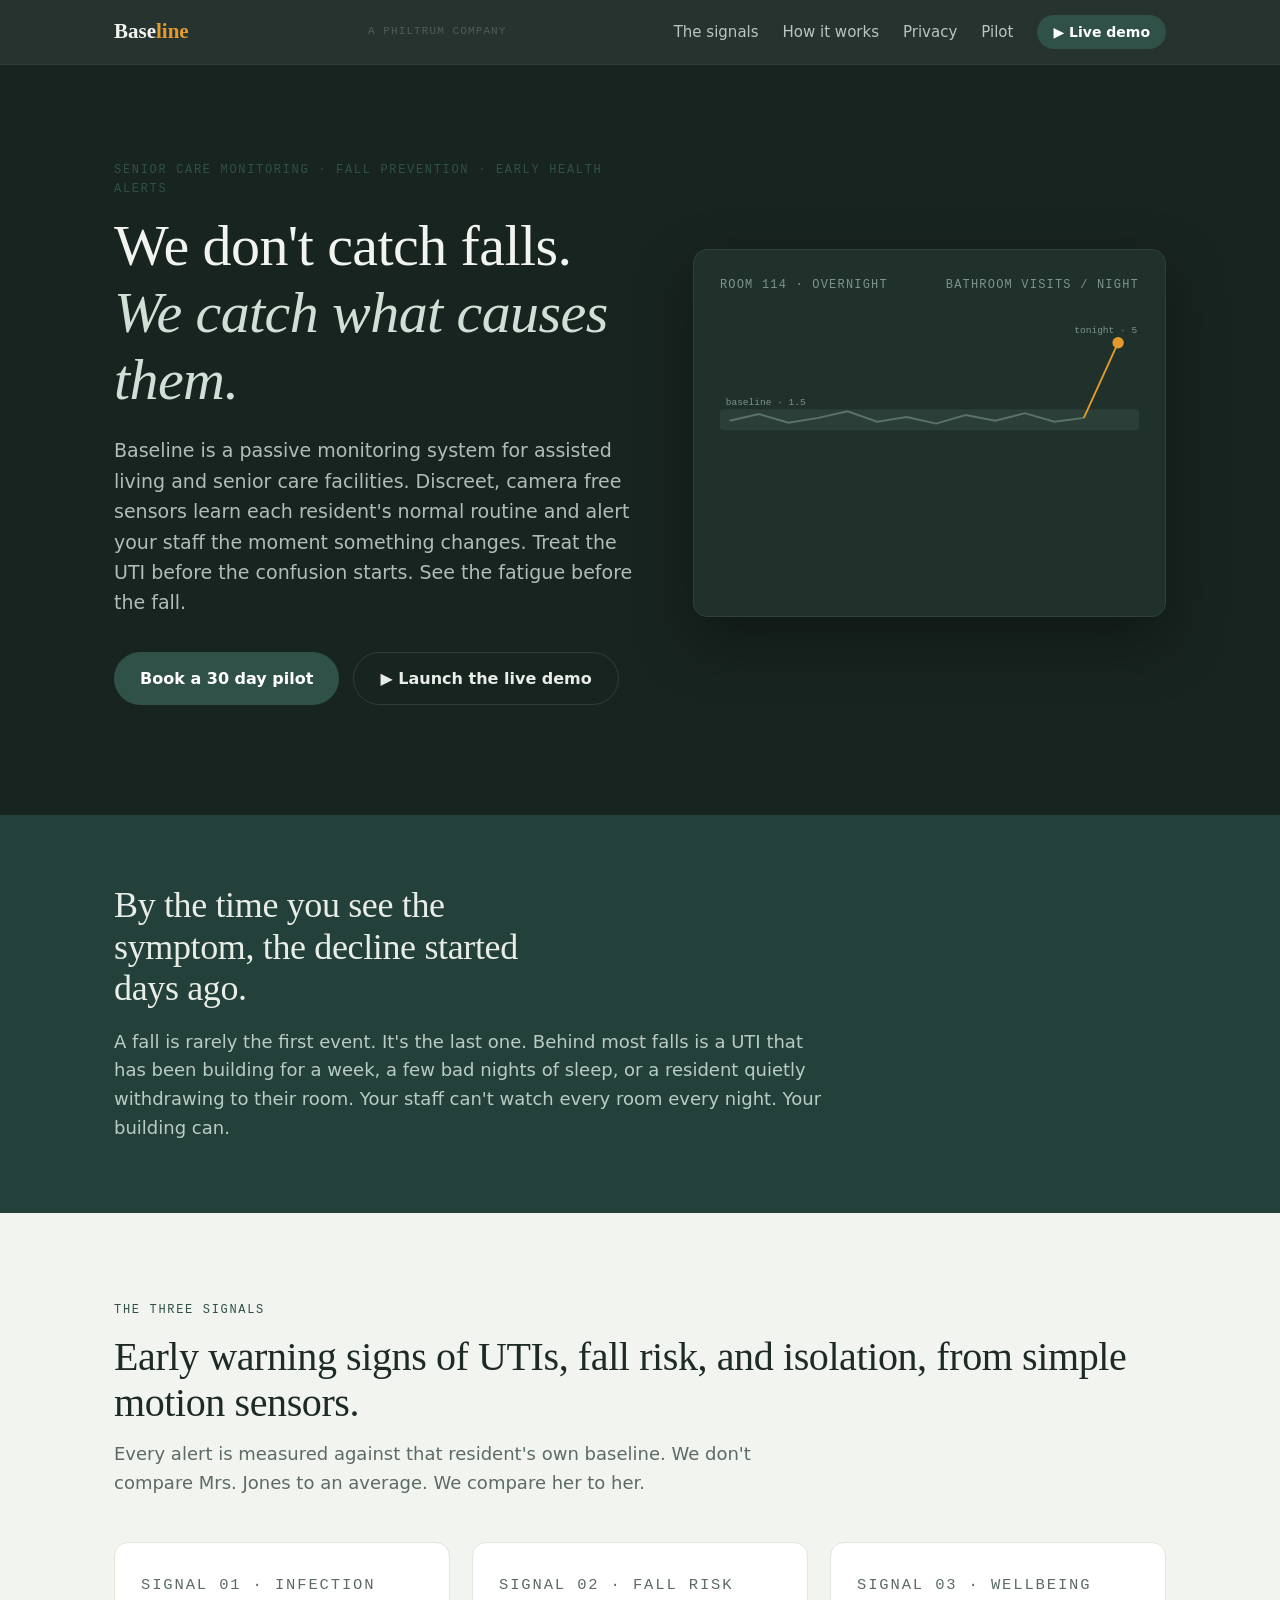
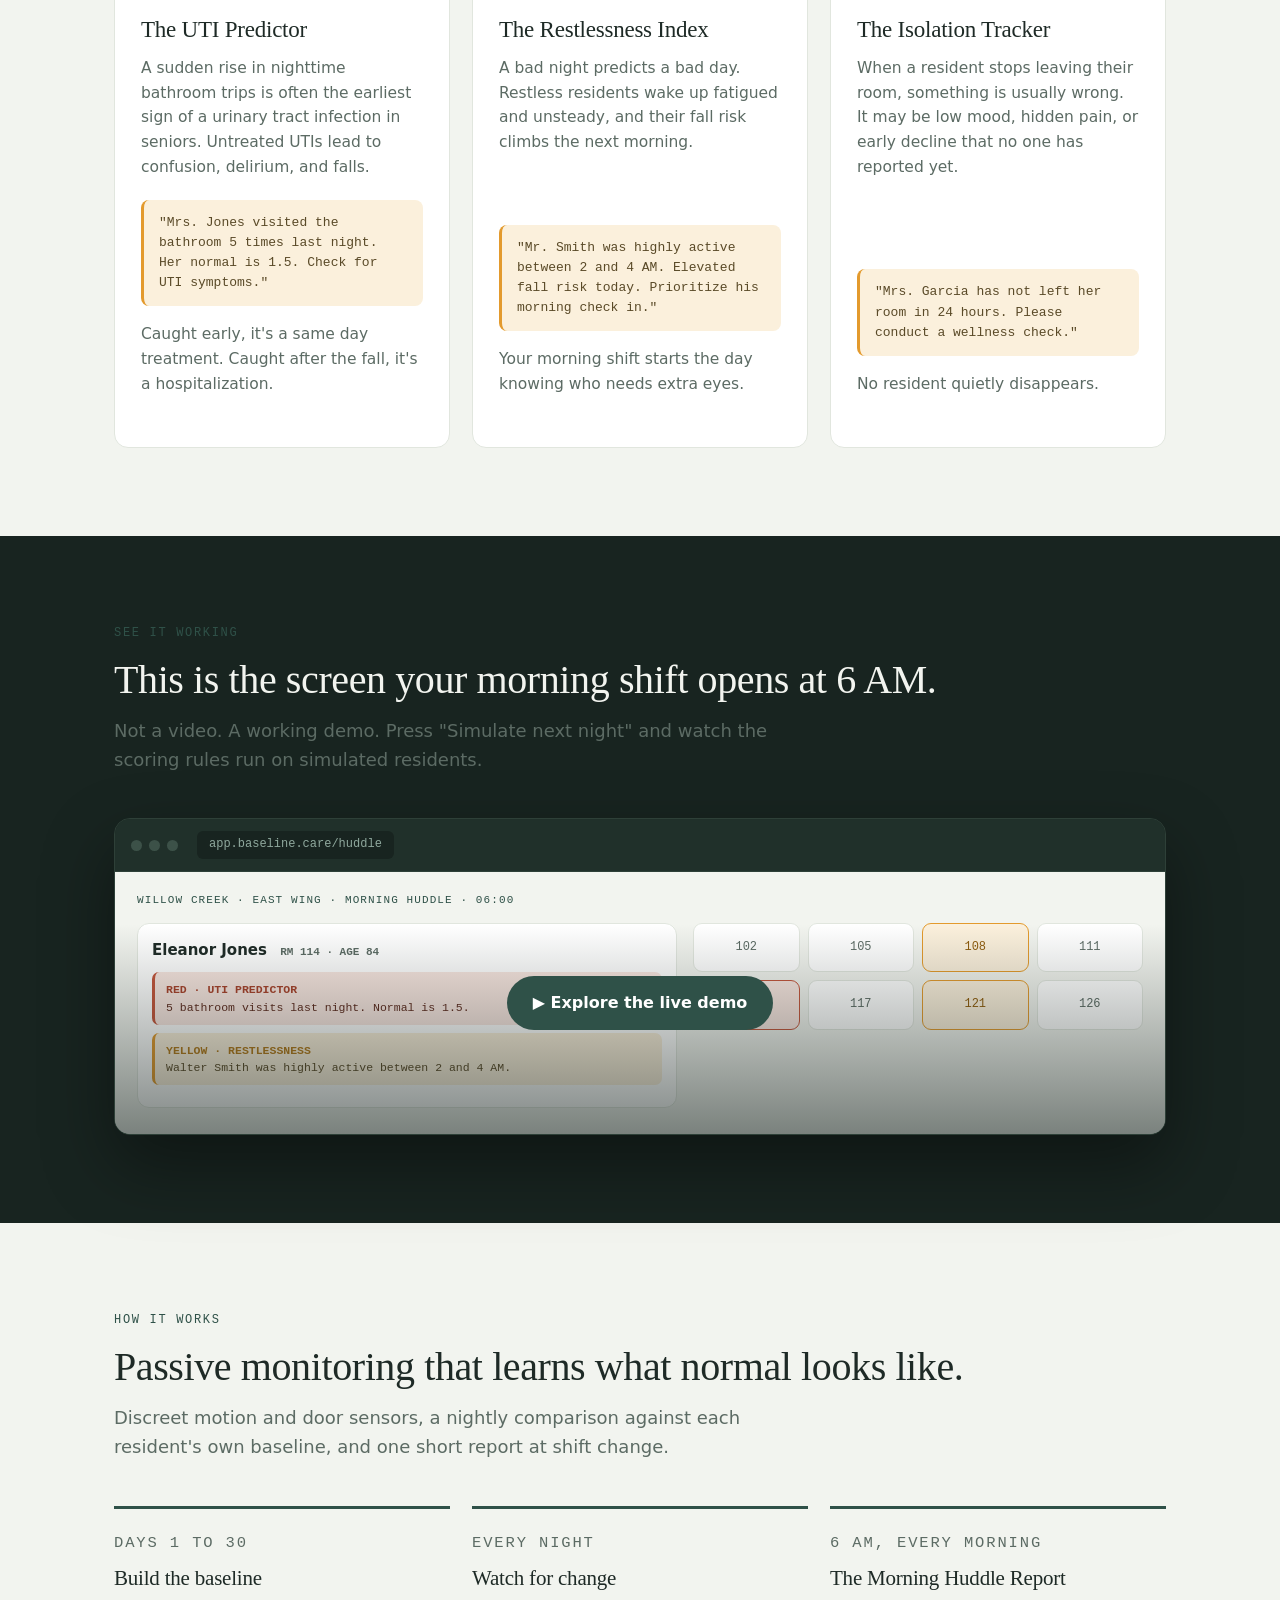
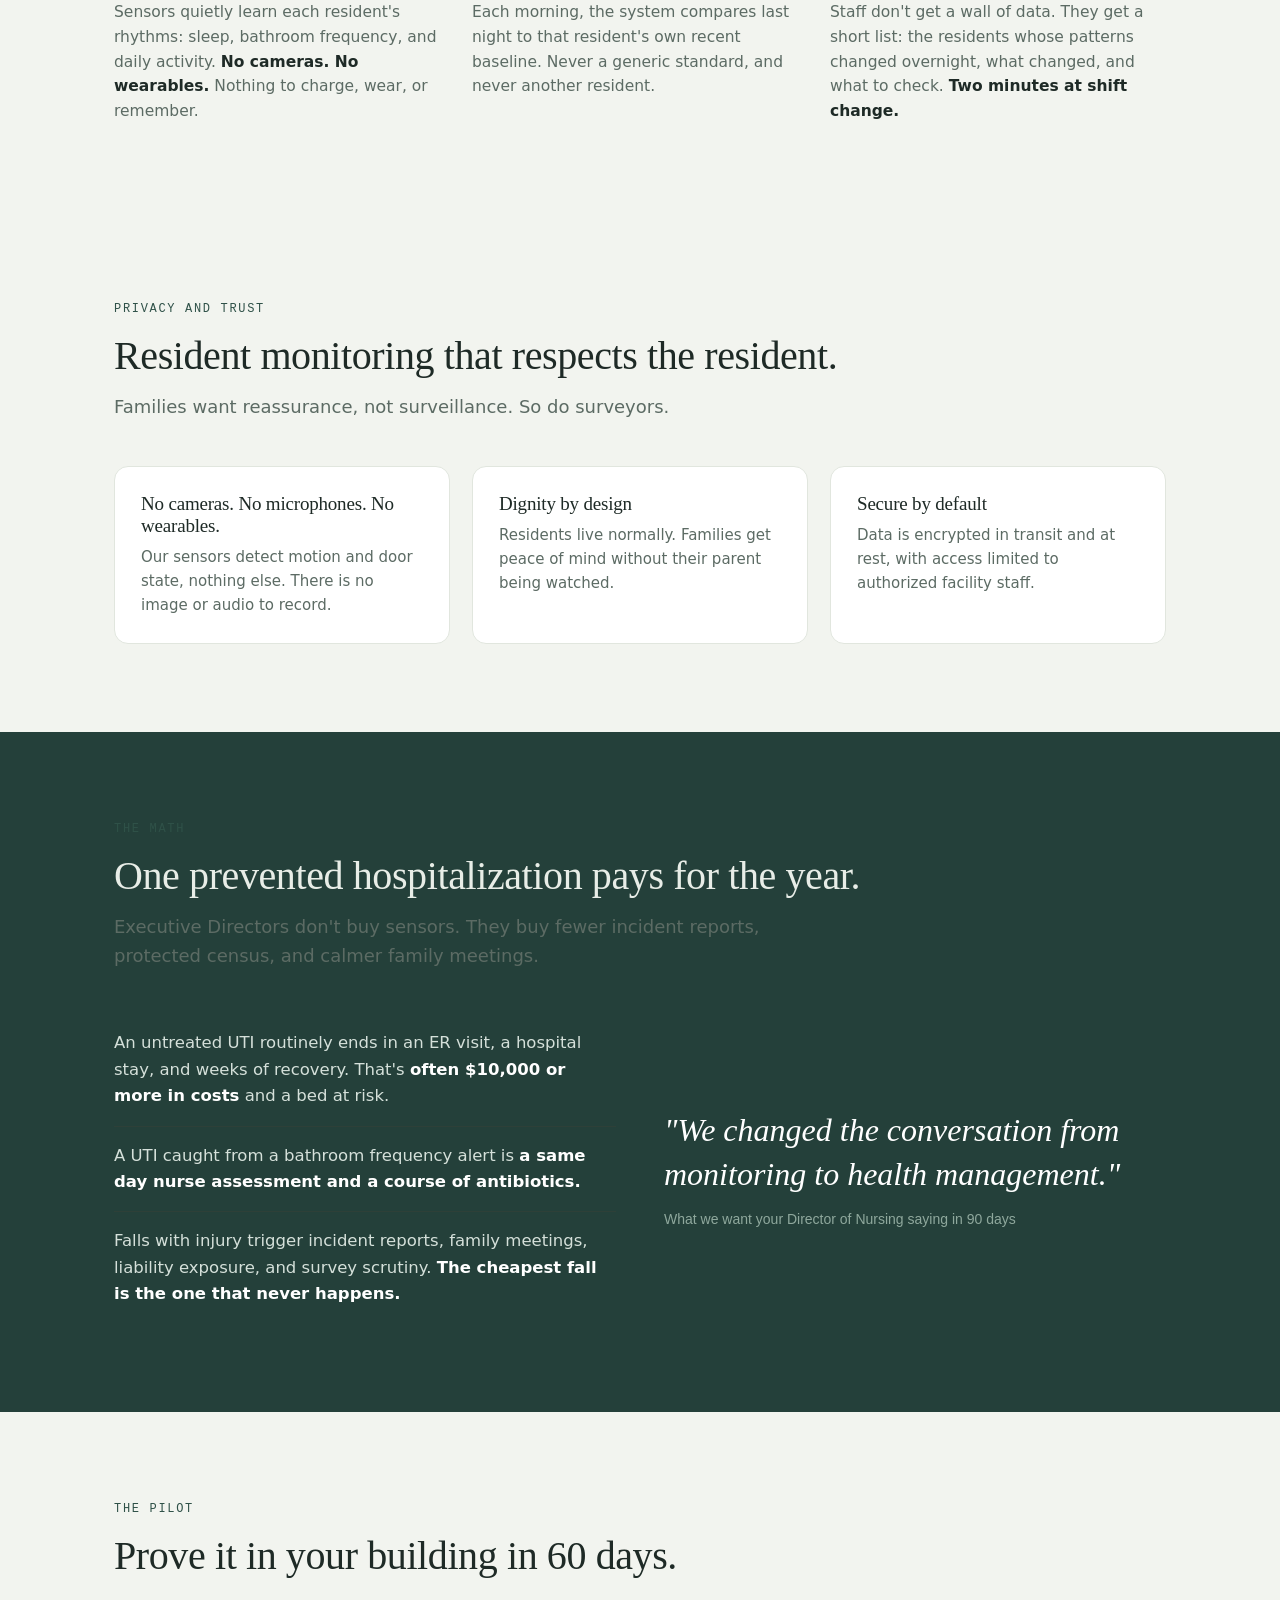
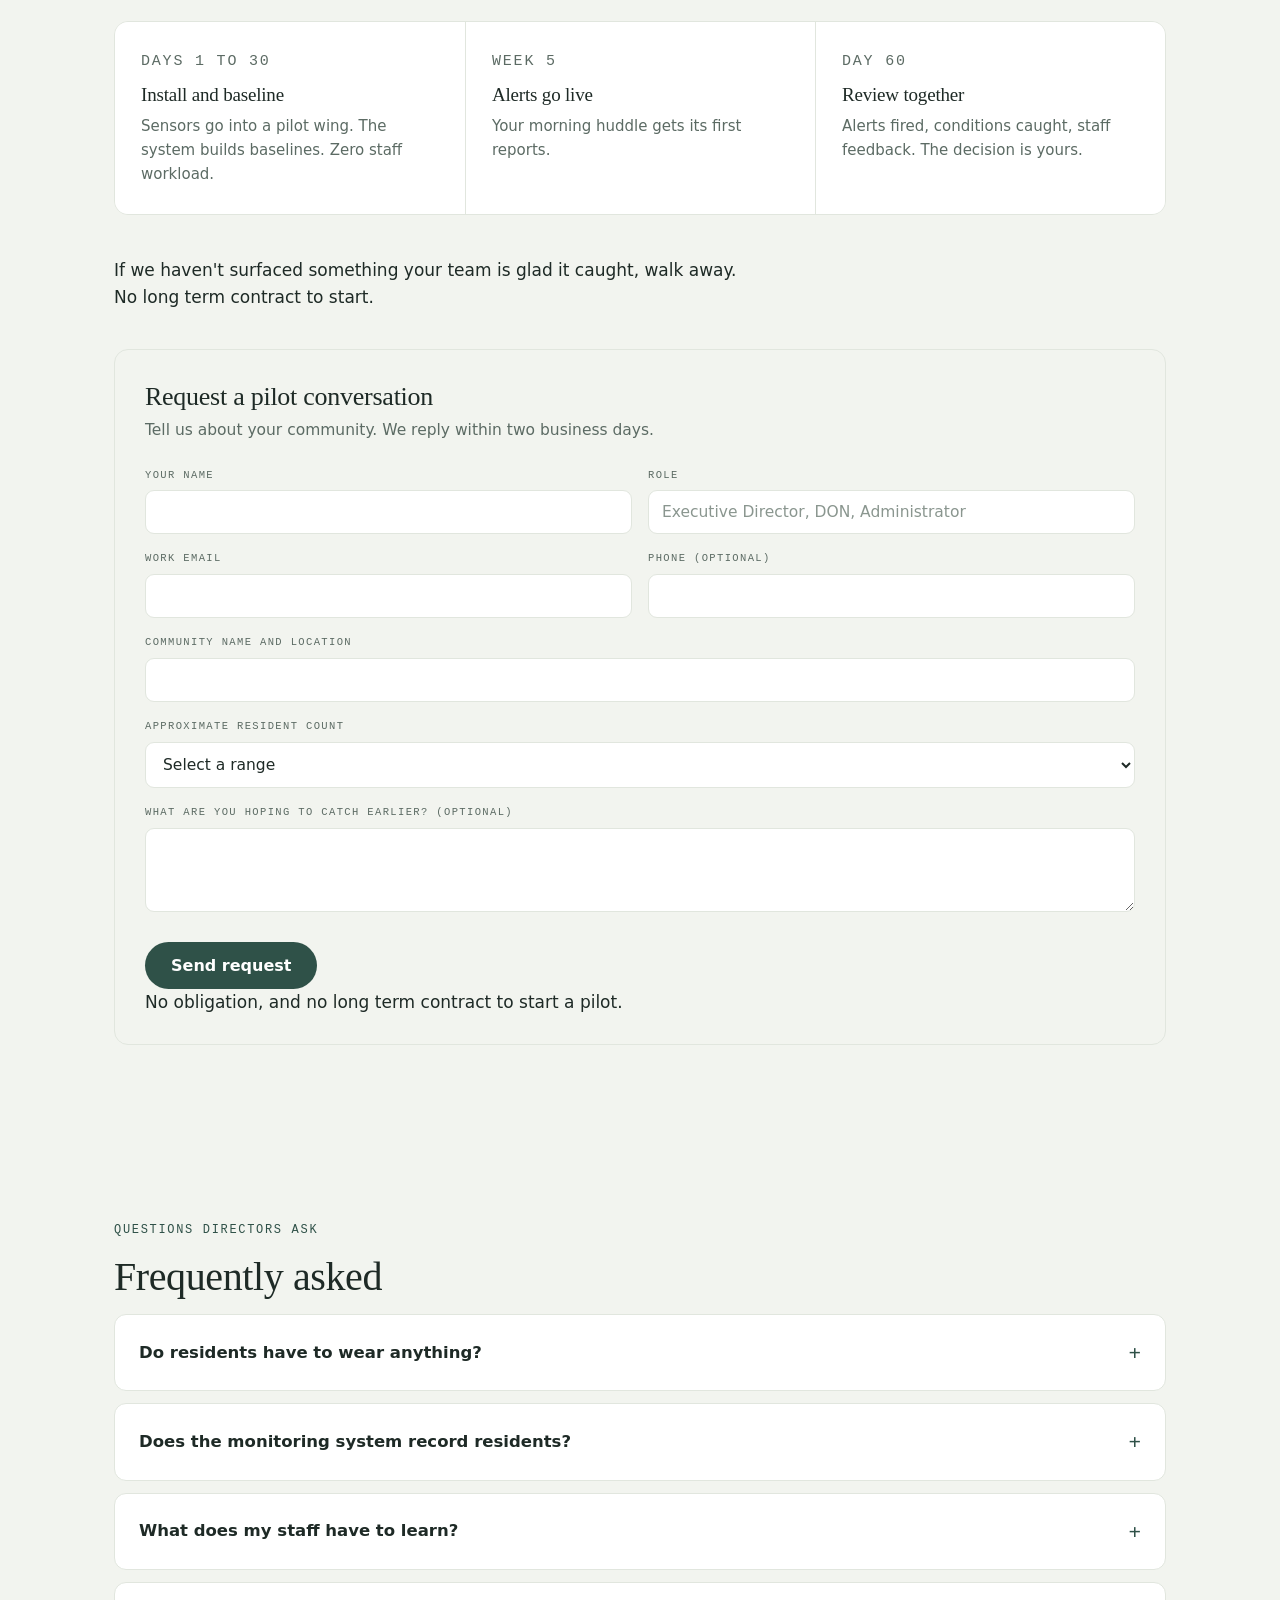
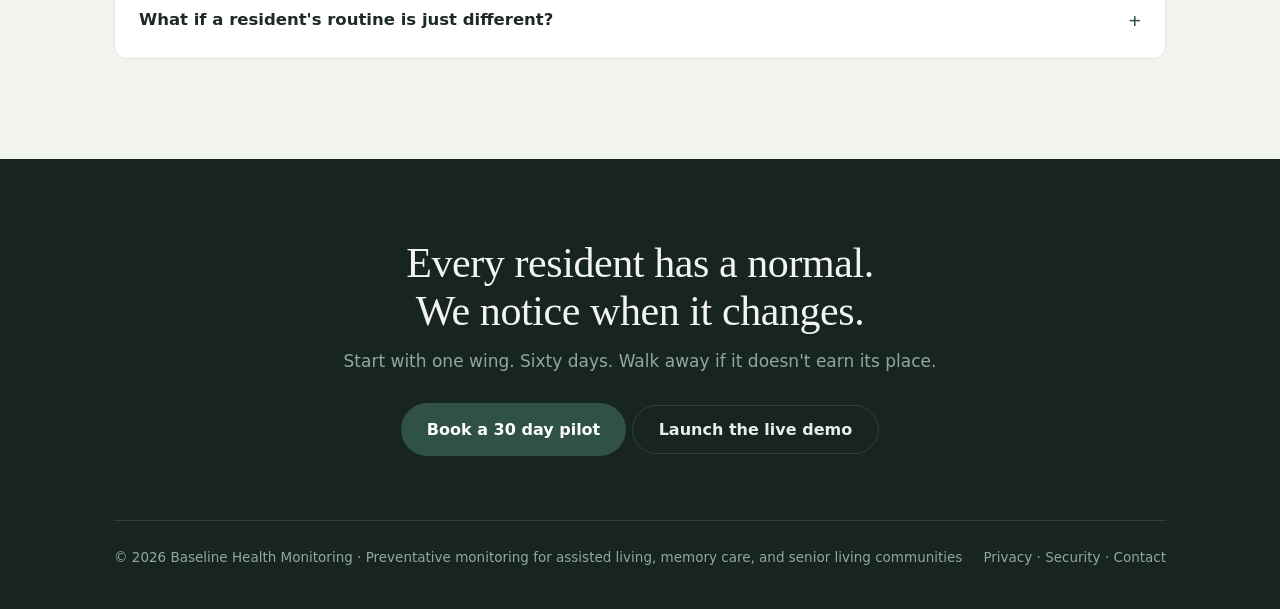
==== commit a10d8248: "Add files via upload" ====
--- a/index.html
+++ b/index.html
@@ -4,20 +4,20 @@
 <meta charset="UTF-8">
 <meta name="viewport" content="width=device-width, initial-scale=1.0">
 
-<title>Baseline | Senior Care Monitoring for Fall Prevention &amp; Early Health Alerts</title>
-<meta name="description" content="Camera free monitoring for assisted living. Sensors learn each resident's normal routine and alert staff to early signs of UTIs, fall risk, and isolation. Book a 30 day pilot.">
+<title>Baseline | Senior Care Monitoring for Fall Prevention and Early Health Alerts</title>
+<meta name="description" content="Passive, camera free monitoring for assisted living. Discreet sensors detect early signs of UTIs, fall risk, and isolation. Book a 30 day pilot.">
 <meta name="robots" content="index, follow, max-image-preview:large">
 <meta name="theme-color" content="#182420">
 <meta name="referrer" content="strict-origin-when-cross-origin">
 <link rel="canonical" href="https://baseline.philtrum.io/">
 
-<meta http-equiv="Content-Security-Policy" content="default-src 'self'; img-src 'self' data:; style-src 'self' https://fonts.googleapis.com; font-src 'self' https://fonts.gstatic.com data:; script-src 'self'; connect-src 'self'; form-action 'self'; object-src 'none'; base-uri 'self'; upgrade-insecure-requests">
+<meta http-equiv="Content-Security-Policy" content="default-src 'self'; img-src 'self' data:; style-src 'self' https://fonts.googleapis.com; font-src 'self' https://fonts.gstatic.com data:; script-src 'self'; connect-src 'self'; form-action 'self' https://formsubmit.co; object-src 'none'; base-uri 'self'; upgrade-insecure-requests">
 
 <meta property="og:type" content="website">
 <meta property="og:site_name" content="Baseline">
 <meta property="og:locale" content="en_US">
 <meta property="og:title" content="Baseline | Senior Care Monitoring for Fall Prevention">
-<meta property="og:description" content="Camera free sensors that learn each resident's normal routine and alert staff to early signs of UTIs, fall risk, and isolation. Built for assisted living.">
+<meta property="og:description" content="Camera free sensors that learn each resident's normal routine and alert staff to early signs of UTIs, fall risk, and isolation. Built for assisted living and senior care.">
 <meta property="og:url" content="https://baseline.philtrum.io/">
 <meta property="og:image" content="https://baseline.philtrum.io/assets/og-image.png">
 <meta property="og:image:width" content="1200">
@@ -31,48 +31,25 @@
 <link rel="icon" href="data:image/svg+xml,%3Csvg xmlns='http://www.w3.org/2000/svg' viewBox='0 0 32 32'%3E%3Crect width='32' height='32' rx='7' fill='%23182420'/%3E%3Ccircle cx='16' cy='16' r='6' fill='%23E39A2D'/%3E%3C/svg%3E">
 
 <script type="application/ld+json">
-{
-  "@context": "https://schema.org",
-  "@type": "SoftwareApplication",
-  "name": "Baseline",
-  "applicationCategory": "HealthApplication",
-  "operatingSystem": "Web",
-  "url": "https://baseline.philtrum.io/",
-  "description": "Passive senior care monitoring for assisted living and senior living facilities. Ambient motion and door sensors detect early signs of urinary tract infections, elevated fall risk, and social isolation by comparing each resident to their own baseline.",
-  "audience": { "@type": "Audience", "audienceType": "Assisted living, memory care, and skilled nursing facilities" },
-  "offers": { "@type": "Offer", "description": "30 day pilot program" },
-  "publisher": { "@type": "Organization", "name": "Philtrum", "url": "https://www.philtrum.io/" }
-}
+{"@context":"https://schema.org","@type":"SoftwareApplication","name":"Baseline","applicationCategory":"HealthApplication","operatingSystem":"Web","url":"https://baseline.philtrum.io/","description":"Passive senior care monitoring system for assisted living and senior living facilities. Ambient motion and door sensors detect early signs of urinary tract infections, elevated fall risk, and social isolation by comparing each resident to their own baseline.","audience":{"@type":"Audience","audienceType":"Assisted living, memory care, and skilled nursing facilities"},"offers":{"@type":"Offer","description":"30 day pilot program"},"publisher":{"@type":"Organization","name":"Philtrum","url":"https://www.philtrum.io/"}}
 </script>
 <script type="application/ld+json">
-{
-  "@context": "https://schema.org",
-  "@type": "FAQPage",
-  "mainEntity": [
-    { "@type": "Question", "name": "Do residents have to wear anything?",
-      "acceptedAnswer": { "@type": "Answer", "text": "No. Sensors mount in the room. There is nothing to wear, charge, or remember." } },
-    { "@type": "Question", "name": "Does the monitoring system record residents?",
-      "acceptedAnswer": { "@type": "Answer", "text": "No. The sensors detect motion and whether a door is open. That is the entire data stream. There is no video or audio." } },
-    { "@type": "Question", "name": "What does facility staff have to learn?",
-      "acceptedAnswer": { "@type": "Answer", "text": "One report, read at the morning huddle. If your team can read a short list, they can use this." } },
-    { "@type": "Question", "name": "What if a resident's routine is just different?",
-      "acceptedAnswer": { "@type": "Answer", "text": "Every alert is measured against that resident's own baseline, not a generic standard. Unusual for one resident is normal for another, and the system knows the difference." } }
-  ]
-}
+{"@context":"https://schema.org","@type":"FAQPage","mainEntity":[
+{"@type":"Question","name":"Do residents have to wear anything?","acceptedAnswer":{"@type":"Answer","text":"No. Sensors mount in the room. There is nothing to wear, charge, or remember."}},
+{"@type":"Question","name":"Does the monitoring system record residents?","acceptedAnswer":{"@type":"Answer","text":"No. The sensors detect motion and whether a door is open. That is the entire data stream. There is no video or audio."}},
+{"@type":"Question","name":"What does facility staff have to learn?","acceptedAnswer":{"@type":"Answer","text":"One report, read at the morning huddle. If your team can read a short list, they can use this."}},
+{"@type":"Question","name":"What if a resident's routine is just different?","acceptedAnswer":{"@type":"Answer","text":"Every alert is measured against that resident's own baseline, not a generic standard. Unusual for one resident is normal for another, and the system knows the difference."}}]}
 </script>
 
 <link rel="preconnect" href="https://fonts.googleapis.com">
 <link rel="preconnect" href="https://fonts.gstatic.com" crossorigin>
-<link rel="preload" as="style" href="https://fonts.googleapis.com/css2?family=Fraunces:opsz,wght@9..144,400;9..144,500;9..144,600&family=Figtree:wght@400;500;600;700&family=IBM+Plex+Mono:wght@400;500&display=swap">
 <link href="https://fonts.googleapis.com/css2?family=Fraunces:opsz,wght@9..144,400;9..144,500;9..144,600&family=Figtree:wght@400;500;600;700&family=IBM+Plex+Mono:wght@400;500&display=swap" rel="stylesheet">
 
 <link rel="stylesheet" href="./css/baseline.css">
 </head>
 <body>
 <a class="skip-link" href="#top">Skip to content</a>
-
 <div id="site">
-
 <nav class="nav" aria-label="Main">
   <div class="wrap nav-inner">
     <a class="logo" href="#top">Base<span>line</span></a>
@@ -103,8 +80,8 @@
       <svg class="spark" viewBox="0 0 440 150" role="img" aria-label="Chart showing fourteen nights near a baseline of 1.5 bathroom visits, then a spike to 5 visits that gets flagged">
         <rect x="0" y="98" width="440" height="22" rx="4" fill="#2C3E38"/>
         <text x="6" y="93">baseline · 1.5</text>
-        <polyline fill="none" stroke="#5B7269" stroke-width="2" points="10,110 41,106 72,111 103,108 134,104 165,110 196,107 227,112 258,106 289,109 320,105 351,110 382,108"/>
-        <line x1="382" y1="108" x2="418" y2="28" stroke="#E39A2D" stroke-width="2"/>
+        <polyline fill="none" stroke="#5B7269" stroke-width="2" points="10,110 41,103 72,112 103,107 134,100 165,111 196,106 227,113 258,104 289,110 320,102 351,111 382,107"/>
+        <line x1="382" y1="107" x2="418" y2="28" stroke="#E39A2D" stroke-width="2"/>
         <circle class="tonight-dot" cx="418" cy="28" r="6" fill="#E39A2D"/>
         <text x="372" y="18" fill="#E39A2D">tonight · 5</text>
       </svg>
@@ -165,7 +142,7 @@
         <div class="teaser-top mono">Willow Creek · East Wing · Morning Huddle · 06:00</div>
         <div class="teaser-grid">
           <div class="teaser-flagcard">
-            <div class="teaser-name">Eleanor Jones <span class="mono">RM 114</span></div>
+            <div class="teaser-name">Eleanor Jones <span class="mono">RM 114 · AGE 84</span></div>
             <div class="tflag"><b>RED · UTI PREDICTOR</b><br>5 bathroom visits last night. Normal is 1.5.</div>
             <div class="tflag y"><b>YELLOW · RESTLESSNESS</b><br>Walter Smith was highly active between 2 and 4 AM.</div>
           </div>
@@ -184,7 +161,7 @@
   <div class="wrap">
     <p class="eyebrow">How it works</p>
     <h2 class="h2">Passive monitoring that learns what normal looks like.</h2>
-    <p class="section-lede">Discreet motion and door sensors, a nightly comparison against each resident's own 14 day baseline, and one short report at shift change.</p>
+    <p class="section-lede">Discreet motion and door sensors, a nightly comparison against each resident's own baseline, and one short report at shift change.</p>
     <div class="steps">
       <div class="step">
         <p class="when">Days 1 to 30</p>
@@ -273,46 +250,28 @@
         <input type="hidden" name="_template" value="table">
         <input type="hidden" name="_captcha" value="true">
         <input type="text" name="_honey" class="hp-field" tabindex="-1" autocomplete="off" aria-hidden="true">
-
         <div class="pf-grid">
-          <label class="pf-field" for="bl-name">
-            <span>Your name</span>
-            <input id="bl-name" name="name" type="text" autocomplete="name" maxlength="100" required>
-          </label>
-          <label class="pf-field" for="bl-role">
-            <span>Role</span>
-            <input id="bl-role" name="role" type="text" autocomplete="organization-title" maxlength="100" placeholder="Executive Director, DON, Administrator" required>
-          </label>
-          <label class="pf-field" for="bl-email">
-            <span>Work email</span>
-            <input id="bl-email" name="email" type="email" autocomplete="email" maxlength="120" required>
-          </label>
-          <label class="pf-field" for="bl-phone">
-            <span>Phone (optional)</span>
-            <input id="bl-phone" name="phone" type="tel" autocomplete="tel" maxlength="40">
-          </label>
-          <label class="pf-field pf-full" for="bl-community">
-            <span>Community name and location</span>
-            <input id="bl-community" name="community" type="text" autocomplete="organization" maxlength="160" required>
-          </label>
-          <label class="pf-field pf-full" for="bl-beds">
-            <span>Approximate resident count</span>
+          <label class="pf-field" for="bl-name"><span>Your name</span>
+            <input id="bl-name" name="name" type="text" autocomplete="name" maxlength="100" required></label>
+          <label class="pf-field" for="bl-role"><span>Role</span>
+            <input id="bl-role" name="role" type="text" autocomplete="organization-title" maxlength="100" placeholder="Executive Director, DON, Administrator" required></label>
+          <label class="pf-field" for="bl-email"><span>Work email</span>
+            <input id="bl-email" name="email" type="email" autocomplete="email" maxlength="120" required></label>
+          <label class="pf-field" for="bl-phone"><span>Phone (optional)</span>
+            <input id="bl-phone" name="phone" type="tel" autocomplete="tel" maxlength="40"></label>
+          <label class="pf-field pf-full" for="bl-community"><span>Community name and location</span>
+            <input id="bl-community" name="community" type="text" autocomplete="organization" maxlength="160" required></label>
+          <label class="pf-field pf-full" for="bl-beds"><span>Approximate resident count</span>
             <select id="bl-beds" name="resident_count" required>
               <option value="" selected disabled>Select a range</option>
-              <option>Under 40</option>
-              <option>40 to 80</option>
-              <option>80 to 150</option>
-              <option>Over 150</option>
-              <option>Multiple communities</option>
-            </select>
-          </label>
-          <label class="pf-field pf-full" for="bl-notes">
-            <span>What are you hoping to catch earlier? (optional)</span>
-            <textarea id="bl-notes" name="notes" rows="3" maxlength="600"></textarea>
-          </label>
+              <option>Under 40</option><option>40 to 80</option><option>80 to 150</option>
+              <option>Over 150</option><option>Multiple communities</option>
+            </select></label>
+          <label class="pf-field pf-full" for="bl-notes"><span>What are you hoping to catch earlier? (optional)</span>
+            <textarea id="bl-notes" name="notes" rows="3" maxlength="600"></textarea></label>
         </div>
         <button class="btn btn-primary" type="submit">Send request</button>
-        <p class="pf-note">No obligation, and no long term contract to start a pilot.</p>
+        <p class="pf-formnote">No obligation, and no long term contract to start a pilot.</p>
       </form>
     </div>
   </div>
@@ -353,33 +312,39 @@
     </div>
     <div class="foot-base">
       <span>© 2026 Baseline Health Monitoring · Preventative monitoring for assisted living, memory care, and senior living communities</span>
-      <span><a href="https://www.philtrum.io/" style="color:inherit">Philtrum</a> · Privacy · Security · Contact</span>
+      <span>Privacy · Security · Contact</span>
     </div>
   </div>
 </footer>
 </div>
 
-<!-- DEMO -->
+<!-- ================================================== DEMO V2 -->
 <div id="app" hidden>
   <div class="pf-banner">
     <button class="pf-back" data-act="close-demo">← Back to site</button>
-    <span class="pf-note">LIVE DEMO · simulated residents · every flag comes from the real scoring rules</span>
+    <span class="pf-note">LIVE DEMO · simulated residents · real scoring rules · event rate accelerated so you can see it work</span>
     <button class="pf-simulate" data-act="next-night">☾ Simulate next night</button>
   </div>
   <div class="pf-body">
     <aside class="pf-side">
       <div class="pf-logo">Base<span>line</span></div>
+      <div class="sidelabel">Overview</div>
       <button class="navbtn" id="nav-huddle" data-act="go" data-page="huddle">▦ <span class="nl">Morning Huddle</span><span class="badge" id="flagbadge" style="display:none"></span></button>
+      <button class="navbtn" id="nav-residents" data-act="go" data-page="residents">☰ <span class="nl">Residents</span></button>
+      <div class="sidelabel">Wing</div>
       <button class="navbtn" id="nav-floor" data-act="go" data-page="floor">▤ <span class="nl">Floor view</span></button>
       <button class="navbtn" id="nav-sensors" data-act="go" data-page="sensors">◉ <span class="nl">Sensors</span></button>
     </aside>
     <main style="flex:1;min-width:0">
       <div class="pf-topbar">
         <div>
-          <div class="pf-crumb" id="crumb">Willow Creek · East Wing · Day 1</div>
-          <div class="pf-title" id="pagetitle">Morning Huddle Report</div>
-        </div>
-        <div class="kpis" id="kpis"></div>
+          <div class="pf-crumb" id="crumb"></div>
+          <div class="pf-title" id="pagetitle"></div>
+        </div>
+        <div style="display:flex;align-items:center;gap:14px">
+          <span class="mono" style="font-size:11.5px;color:var(--ink-soft)" id="dateline"></span>
+          <div style="width:34px;height:34px;border-radius:999px;background:var(--pine-deep);color:#fff;display:grid;place-items:center;font-size:13px;font-weight:600">RN</div>
+        </div>
       </div>
       <div class="pf-content">
         <div class="pf-main" id="main"></div>
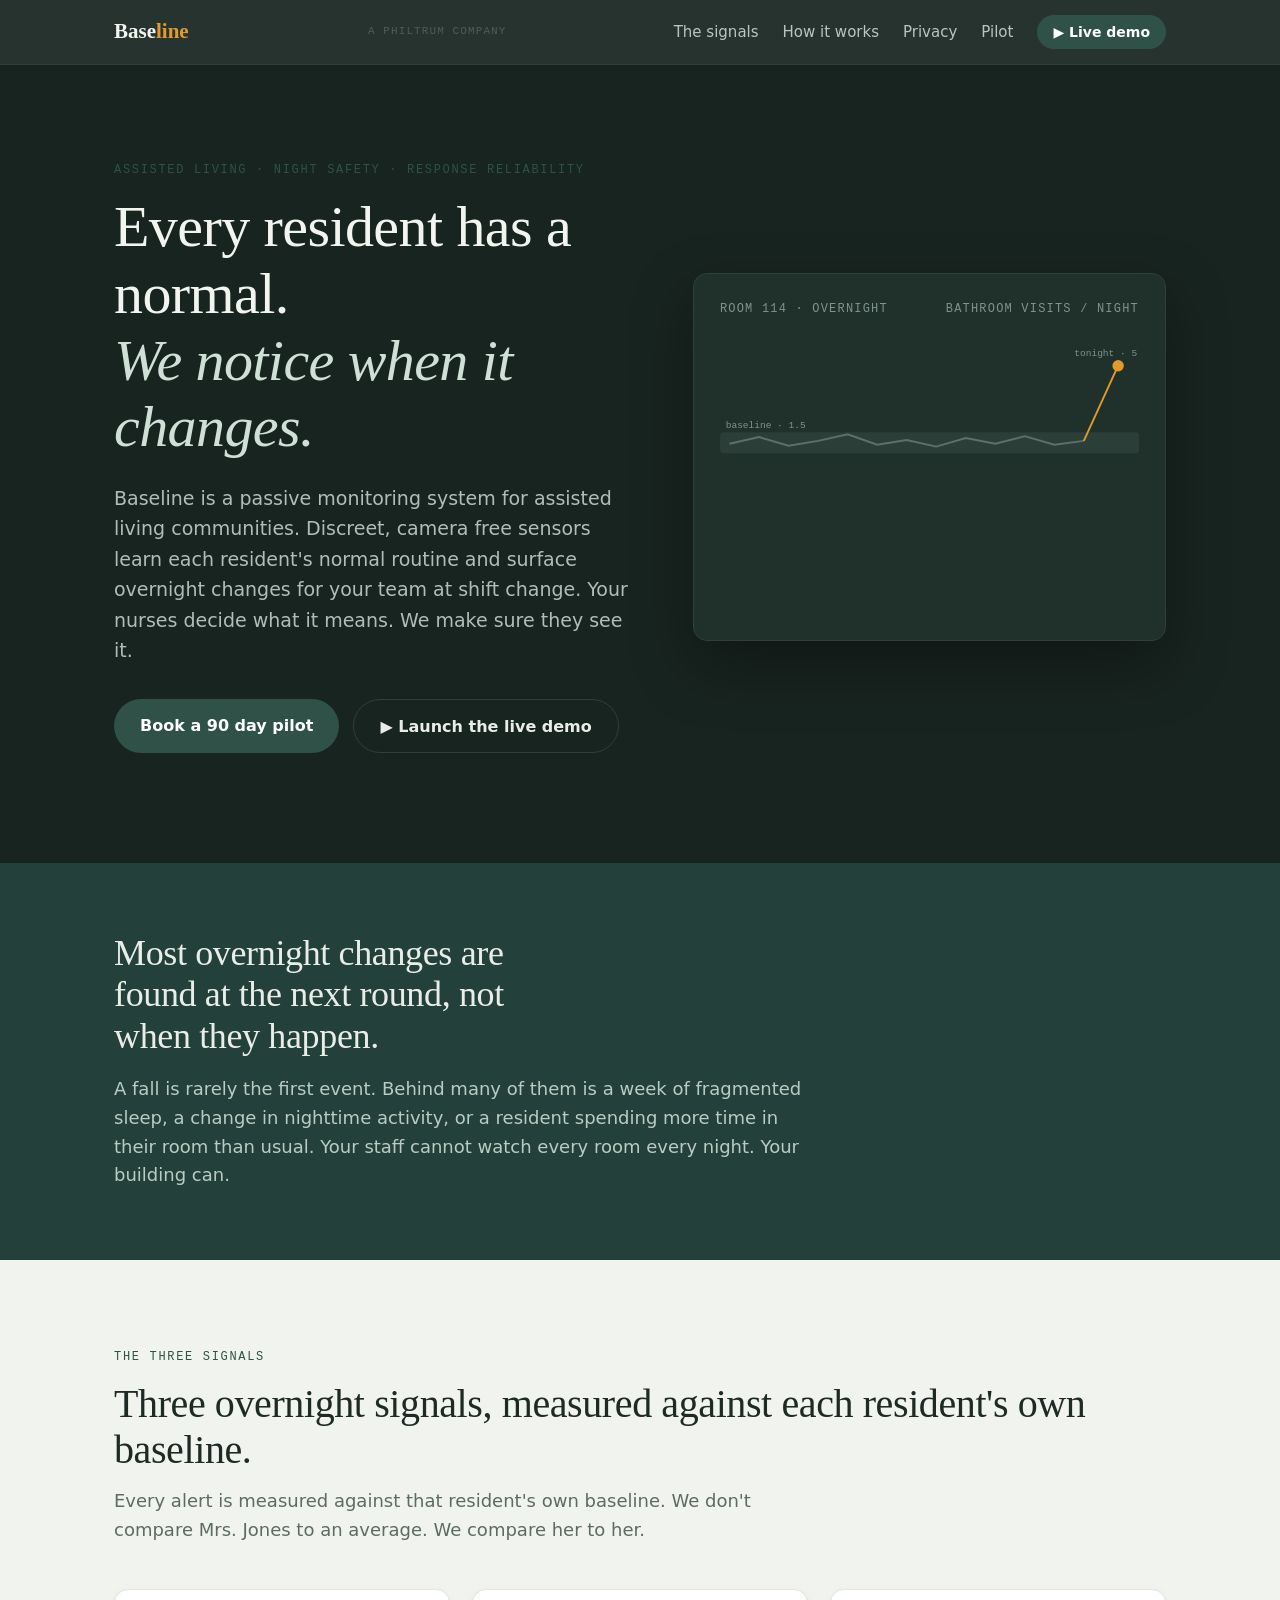
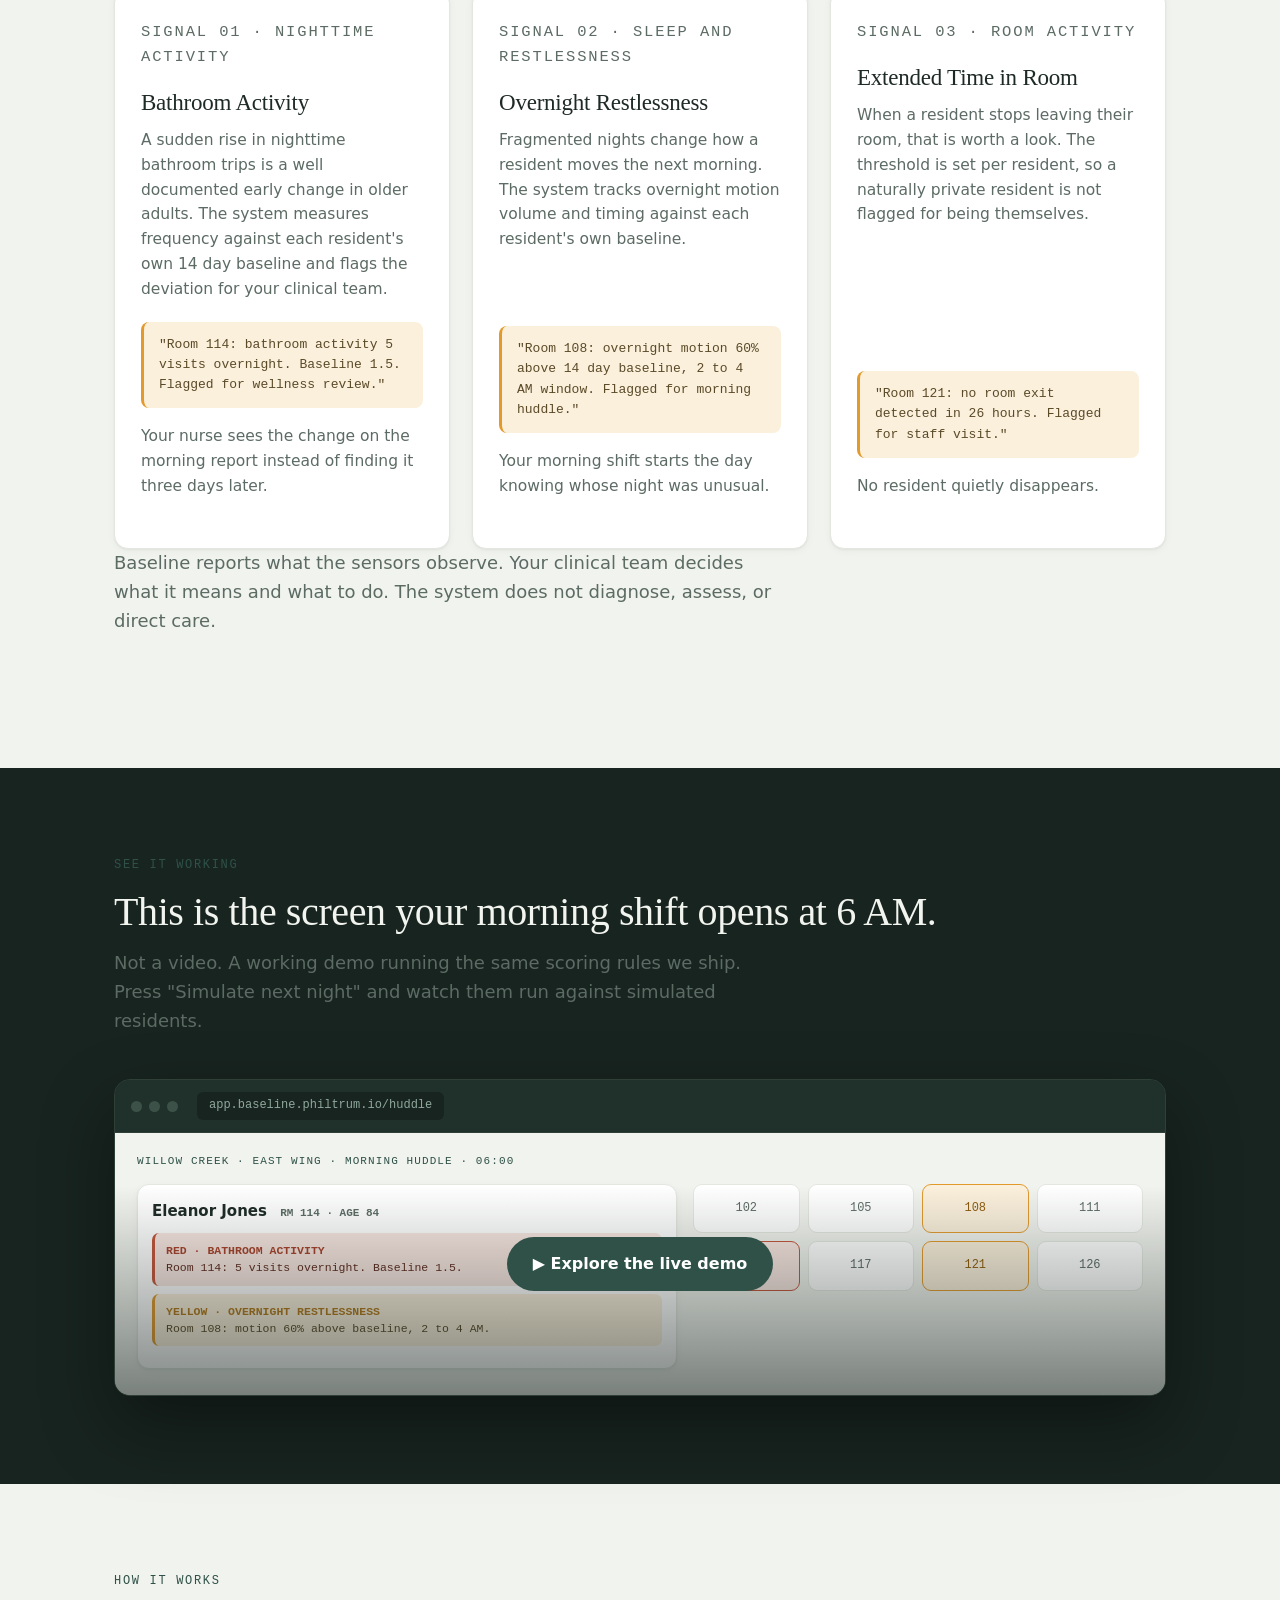
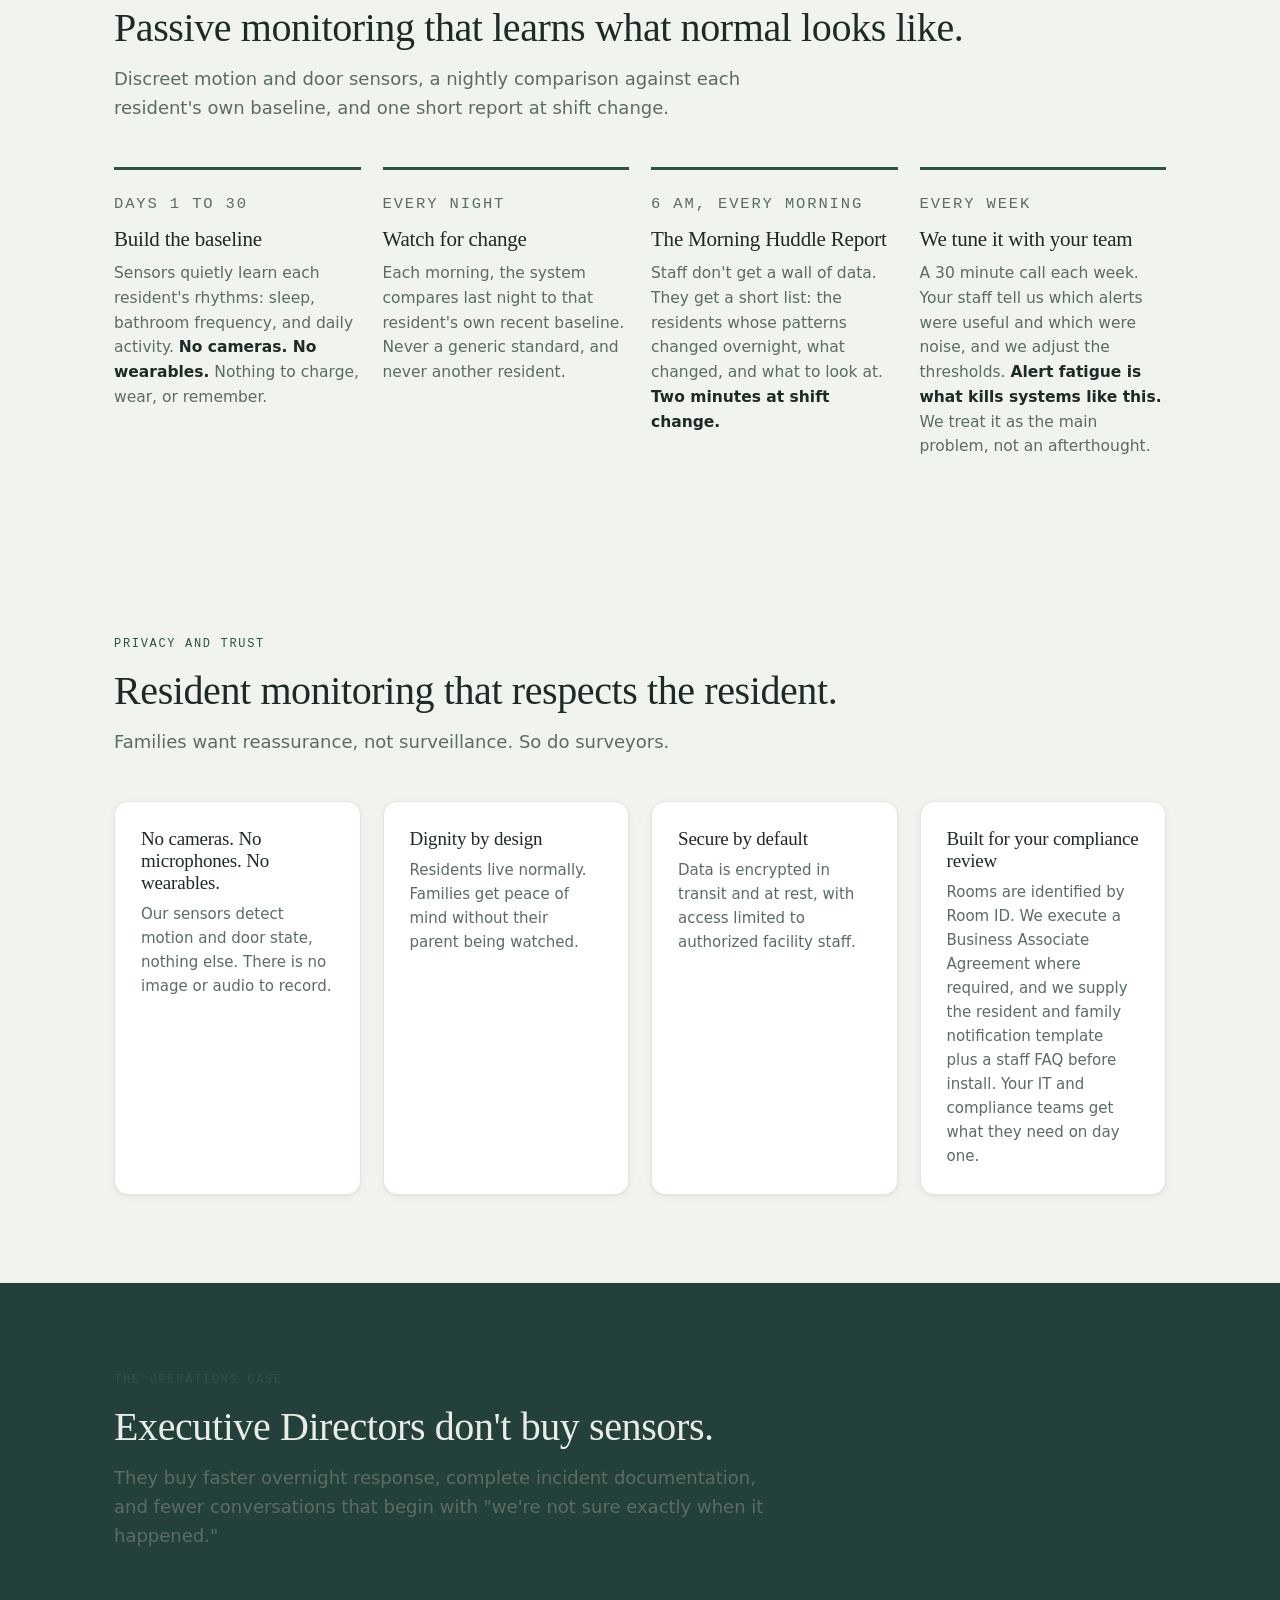
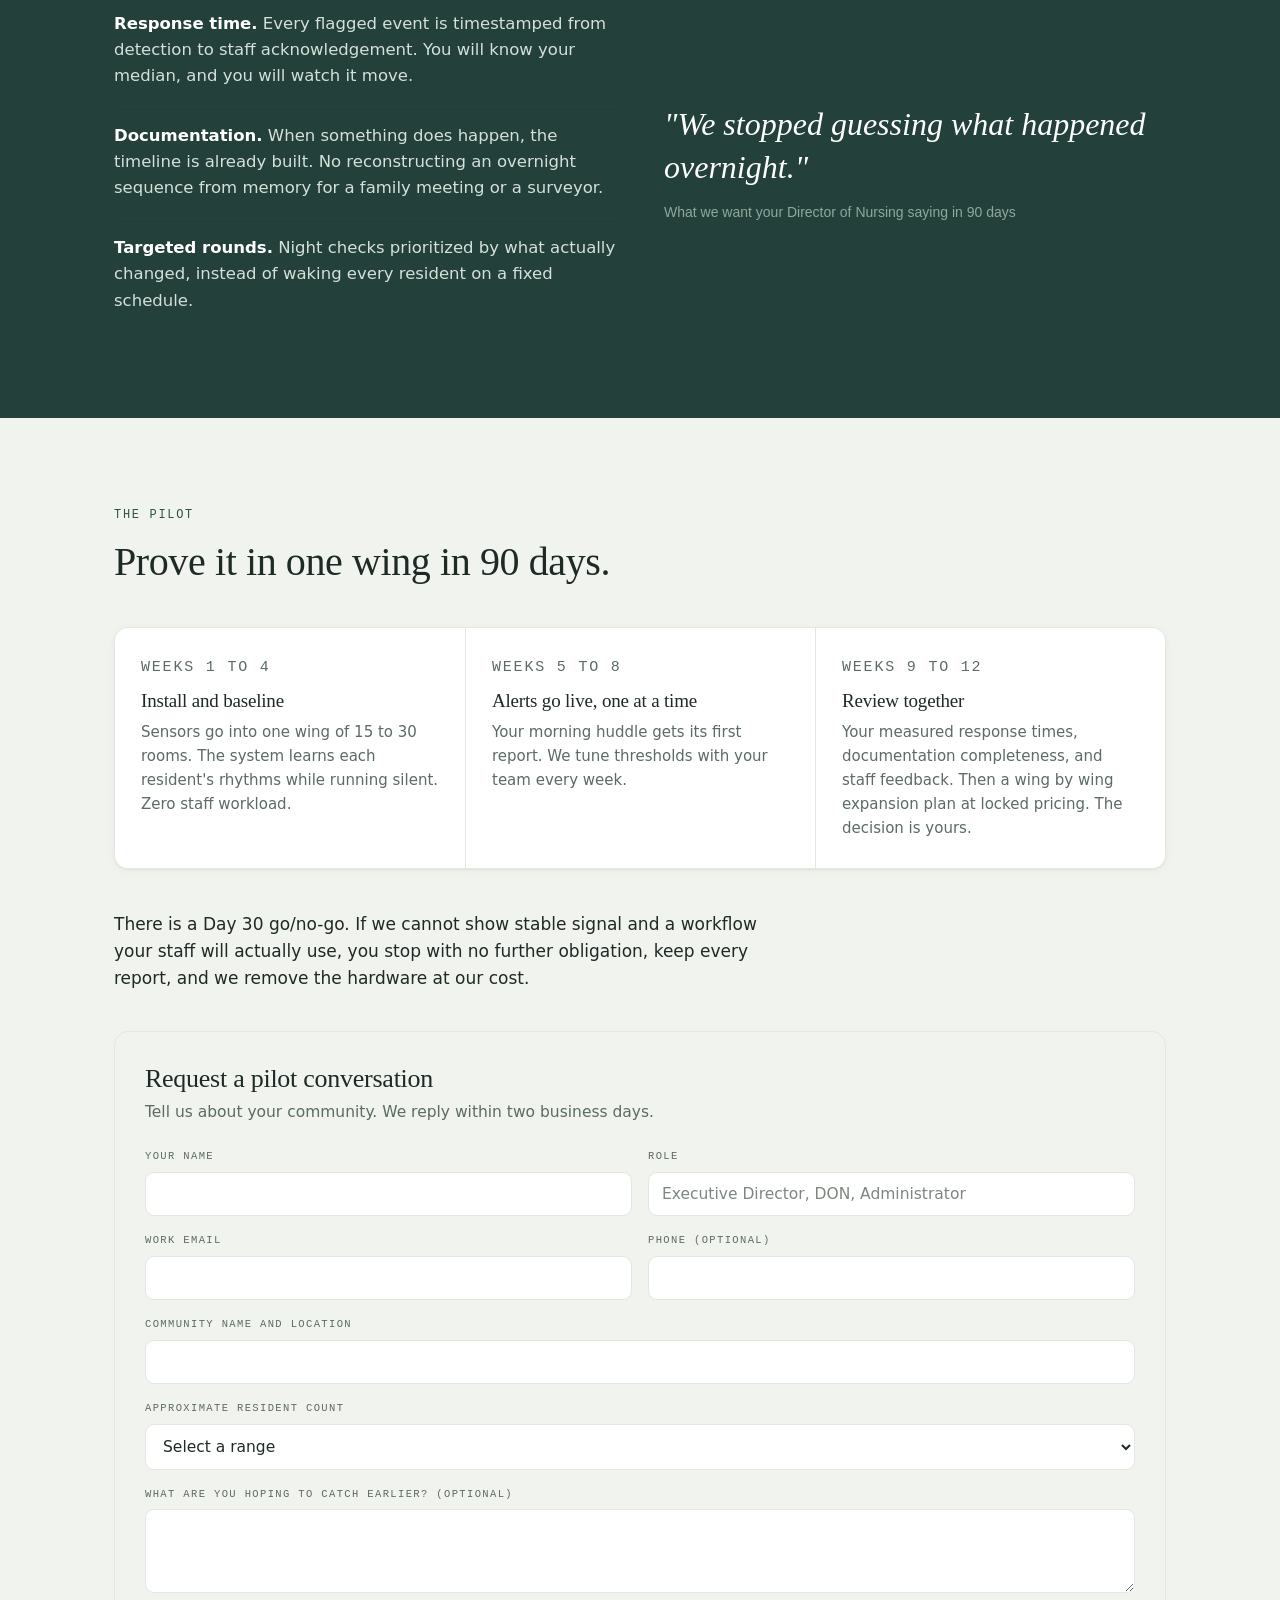
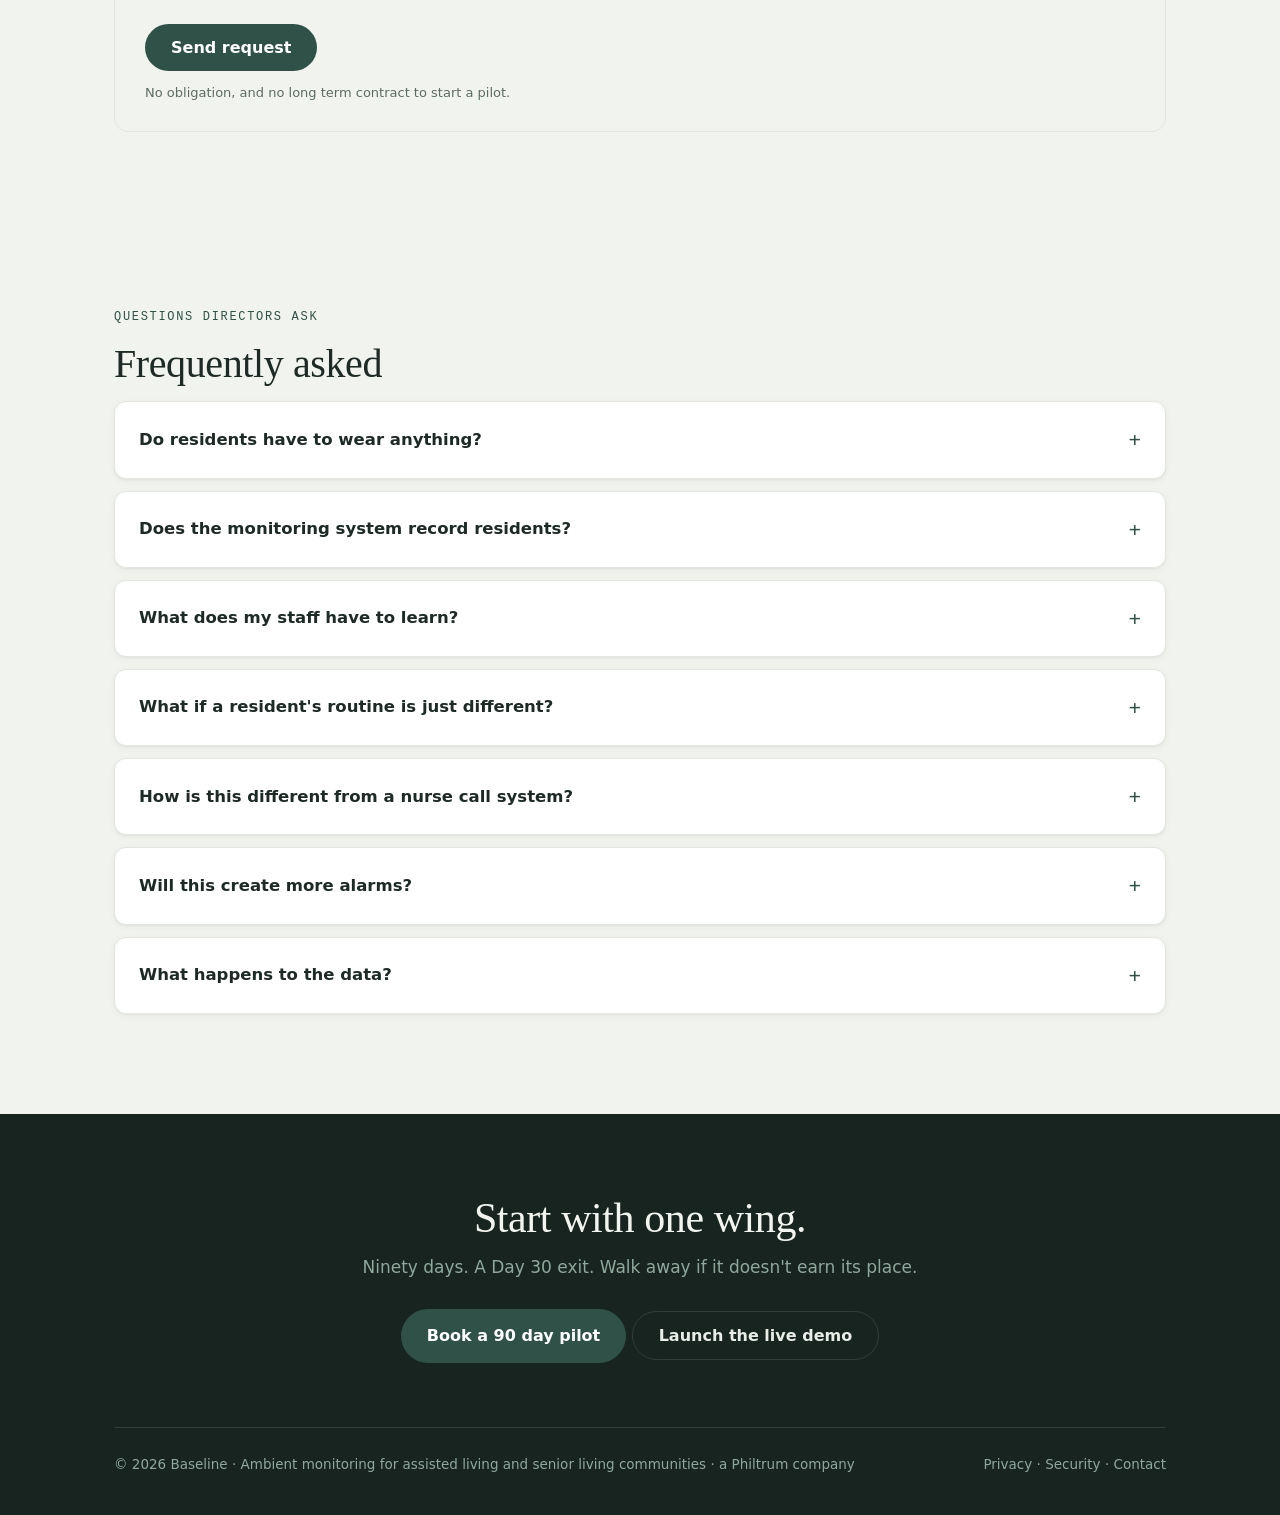
==== commit 2b8851f9: "Add files via upload" ====
--- a/index.html
+++ b/index.html
@@ -4,8 +4,8 @@
 <meta charset="UTF-8">
 <meta name="viewport" content="width=device-width, initial-scale=1.0">
 
-<title>Baseline | Senior Care Monitoring for Fall Prevention and Early Health Alerts</title>
-<meta name="description" content="Passive, camera free monitoring for assisted living. Discreet sensors detect early signs of UTIs, fall risk, and isolation. Book a 30 day pilot.">
+<title>Baseline | Night Safety and Response Reliability for Assisted Living</title>
+<meta name="description" content="Camera free ambient monitoring for assisted living. Discreet sensors learn each resident's normal routine and flag overnight changes for your care team to review. Start with one wing.">
 <meta name="robots" content="index, follow, max-image-preview:large">
 <meta name="theme-color" content="#182420">
 <meta name="referrer" content="strict-origin-when-cross-origin">
@@ -16,29 +16,32 @@
 <meta property="og:type" content="website">
 <meta property="og:site_name" content="Baseline">
 <meta property="og:locale" content="en_US">
-<meta property="og:title" content="Baseline | Senior Care Monitoring for Fall Prevention">
-<meta property="og:description" content="Camera free sensors that learn each resident's normal routine and alert staff to early signs of UTIs, fall risk, and isolation. Built for assisted living and senior care.">
+<meta property="og:title" content="Baseline | Night Safety and Response Reliability">
+<meta property="og:description" content="Camera free sensors that learn each resident's normal routine and surface overnight changes at shift change. Built for assisted living communities.">
 <meta property="og:url" content="https://baseline.philtrum.io/">
 <meta property="og:image" content="https://baseline.philtrum.io/assets/og-image.png">
 <meta property="og:image:width" content="1200">
 <meta property="og:image:height" content="630">
-<meta property="og:image:alt" content="Baseline. We don't catch falls. We catch what causes them.">
+<meta property="og:image:alt" content="Baseline. Every resident has a normal. We notice when it changes.">
 <meta name="twitter:card" content="summary_large_image">
-<meta name="twitter:title" content="Baseline | Senior Care Monitoring for Fall Prevention">
-<meta name="twitter:description" content="Camera free monitoring that catches health decline before it becomes a fall. Built for assisted living and senior living communities.">
+<meta name="twitter:title" content="Baseline | Night Safety and Response Reliability">
+<meta name="twitter:description" content="Camera free sensors that learn each resident's normal routine and surface overnight changes at shift change. Built for assisted living communities.">
 <meta name="twitter:image" content="https://baseline.philtrum.io/assets/og-image.png">
 
 <link rel="icon" href="data:image/svg+xml,%3Csvg xmlns='http://www.w3.org/2000/svg' viewBox='0 0 32 32'%3E%3Crect width='32' height='32' rx='7' fill='%23182420'/%3E%3Ccircle cx='16' cy='16' r='6' fill='%23E39A2D'/%3E%3C/svg%3E">
 
 <script type="application/ld+json">
-{"@context":"https://schema.org","@type":"SoftwareApplication","name":"Baseline","applicationCategory":"HealthApplication","operatingSystem":"Web","url":"https://baseline.philtrum.io/","description":"Passive senior care monitoring system for assisted living and senior living facilities. Ambient motion and door sensors detect early signs of urinary tract infections, elevated fall risk, and social isolation by comparing each resident to their own baseline.","audience":{"@type":"Audience","audienceType":"Assisted living, memory care, and skilled nursing facilities"},"offers":{"@type":"Offer","description":"30 day pilot program"},"publisher":{"@type":"Organization","name":"Philtrum","url":"https://www.philtrum.io/"}}
+{"@context":"https://schema.org","@type":"SoftwareApplication","name":"Baseline","applicationCategory":"HealthApplication","operatingSystem":"Web","url":"https://baseline.philtrum.io/","description":"Passive ambient monitoring for assisted living communities. Motion and door sensors compare each resident to their own baseline and surface overnight changes for staff review. Camera free, microphone free, and nothing residents wear.","audience":{"@type":"Audience","audienceType":"Assisted living and senior living communities"},"offers":{"@type":"Offer","description":"90 day pilot program"},"publisher":{"@type":"Organization","name":"Philtrum","url":"https://www.philtrum.io/"}}
 </script>
 <script type="application/ld+json">
 {"@context":"https://schema.org","@type":"FAQPage","mainEntity":[
 {"@type":"Question","name":"Do residents have to wear anything?","acceptedAnswer":{"@type":"Answer","text":"No. Sensors mount in the room. There is nothing to wear, charge, or remember."}},
 {"@type":"Question","name":"Does the monitoring system record residents?","acceptedAnswer":{"@type":"Answer","text":"No. The sensors detect motion and whether a door is open. That is the entire data stream. There is no video or audio."}},
 {"@type":"Question","name":"What does facility staff have to learn?","acceptedAnswer":{"@type":"Answer","text":"One report, read at the morning huddle. If your team can read a short list, they can use this."}},
-{"@type":"Question","name":"What if a resident's routine is just different?","acceptedAnswer":{"@type":"Answer","text":"Every alert is measured against that resident's own baseline, not a generic standard. Unusual for one resident is normal for another, and the system knows the difference."}}]}
+{"@type":"Question","name":"What if a resident's routine is just different?","acceptedAnswer":{"@type":"Answer","text":"Every alert is measured against that resident's own baseline, not a generic standard. Unusual for one resident is normal for another, and the system knows the difference."}},
+{"@type":"Question","name":"How is this different from a nurse call system?","acceptedAnswer":{"@type":"Answer","text":"Nurse call tells you a resident pressed a button. Baseline tells you which residents' overnight patterns changed before anyone pressed anything. The two work together, and we do not replace or integrate with your nurse call."}},
+{"@type":"Question","name":"Will this create more alarms?","acceptedAnswer":{"@type":"Answer","text":"The opposite is the goal. The system runs silent for the first four weeks while it learns. Alerts turn on one type at a time, and we tune them down with your staff every week. If it is noisy, it has failed."}},
+{"@type":"Question","name":"What happens to the data?","acceptedAnswer":{"@type":"Answer","text":"Timestamped events only: motion detected, door opened. No video, no audio, no recordings exist. Rooms are identified by Room ID, and we execute a Business Associate Agreement where required."}}]}
 </script>
 
 <link rel="preconnect" href="https://fonts.googleapis.com">
@@ -67,17 +70,17 @@
 <header class="hero" id="top">
   <div class="wrap hero-grid">
     <div>
-      <p class="eyebrow" style="color:#8FA89D">Senior care monitoring · fall prevention · early health alerts</p>
-      <h1>We don't catch falls.<br><em>We catch what causes them.</em></h1>
-      <p class="lede">Baseline is a passive monitoring system for assisted living and senior care facilities. Discreet, camera free sensors learn each resident's normal routine and alert your staff the moment something changes. Treat the UTI before the confusion starts. See the fatigue before the fall.</p>
+      <p class="eyebrow" style="color:#8FA89D">Assisted living · night safety · response reliability</p>
+      <h1>Every resident has a normal.<br><em>We notice when it changes.</em></h1>
+      <p class="lede">Baseline is a passive monitoring system for assisted living communities. Discreet, camera free sensors learn each resident's normal routine and surface overnight changes for your team at shift change. Your nurses decide what it means. We make sure they see it.</p>
       <div class="ctas">
-        <a class="btn btn-primary" href="#request">Book a 30 day pilot</a>
+        <a class="btn btn-primary" href="#request">Book a 90 day pilot</a>
         <button class="btn btn-ghost" data-act="open-demo">▶ Launch the live demo</button>
       </div>
     </div>
     <div class="alert-card" aria-label="Sample overnight alert">
       <div class="card-label mono"><span>Room 114 · Overnight</span><span>Bathroom visits / night</span></div>
-      <svg class="spark" viewBox="0 0 440 150" role="img" aria-label="Chart showing fourteen nights near a baseline of 1.5 bathroom visits, then a spike to 5 visits that gets flagged">
+      <svg class="spark" viewBox="0 0 440 150" role="img" aria-label="Chart showing fourteen nights near a baseline of 1.5 bathroom visits, then a rise to 5 visits that gets flagged">
         <rect x="0" y="98" width="440" height="22" rx="4" fill="#2C3E38"/>
         <text x="6" y="93">baseline · 1.5</text>
         <polyline fill="none" stroke="#5B7269" stroke-width="2" points="10,110 41,103 72,112 103,107 134,100 165,111 196,106 227,113 258,104 289,110 320,102 351,111 382,107"/>
@@ -86,8 +89,8 @@
         <text x="372" y="18" fill="#E39A2D">tonight · 5</text>
       </svg>
       <div class="flag" id="heroflag">
-        <b>YELLOW FLAG · 06:00</b><br>
-        Mrs. Jones visited the bathroom 5 times last night. Her normal is 1.5. Check for UTI symptoms.
+        <b>RED FLAG · 06:00</b><br>
+        Room 114: bathroom activity 5 visits overnight. 14 day baseline is 1.5. Flagged for wellness review.
       </div>
     </div>
   </div>
@@ -95,39 +98,40 @@
 
 <div class="bridge">
   <div class="wrap">
-    <h2>By the time you see the symptom, the decline started days ago.</h2>
-    <p>A fall is rarely the first event. It's the last one. Behind most falls is a UTI that has been building for a week, a few bad nights of sleep, or a resident quietly withdrawing to their room. Your staff can't watch every room every night. Your building can.</p>
+    <h2>Most overnight changes are found at the next round, not when they happen.</h2>
+    <p>A fall is rarely the first event. Behind many of them is a week of fragmented sleep, a change in nighttime activity, or a resident spending more time in their room than usual. Your staff cannot watch every room every night. Your building can.</p>
   </div>
 </div>
 
 <section id="signals">
   <div class="wrap">
     <p class="eyebrow">The three signals</p>
-    <h2 class="h2">Early warning signs of UTIs, fall risk, and isolation, from simple motion sensors.</h2>
+    <h2 class="h2">Three overnight signals, measured against each resident's own baseline.</h2>
     <p class="section-lede">Every alert is measured against that resident's own baseline. We don't compare Mrs. Jones to an average. We compare her to her.</p>
     <div class="signal-grid">
       <article class="signal">
-        <p class="kicker">Signal 01 · Infection</p>
-        <h3>The UTI Predictor</h3>
-        <p>A sudden rise in nighttime bathroom trips is often the earliest sign of a urinary tract infection in seniors. Untreated UTIs lead to confusion, delirium, and falls.</p>
-        <div class="sample">"Mrs. Jones visited the bathroom 5 times last night. Her normal is 1.5. Check for UTI symptoms."</div>
-        <p class="payoff">Caught early, it's a same day treatment. Caught after the fall, it's a hospitalization.</p>
+        <p class="kicker">Signal 01 · Nighttime activity</p>
+        <h3>Bathroom Activity</h3>
+        <p>A sudden rise in nighttime bathroom trips is a well documented early change in older adults. The system measures frequency against each resident's own 14 day baseline and flags the deviation for your clinical team.</p>
+        <div class="sample">"Room 114: bathroom activity 5 visits overnight. Baseline 1.5. Flagged for wellness review."</div>
+        <p class="payoff">Your nurse sees the change on the morning report instead of finding it three days later.</p>
       </article>
       <article class="signal">
-        <p class="kicker">Signal 02 · Fall risk</p>
-        <h3>The Restlessness Index</h3>
-        <p>A bad night predicts a bad day. Restless residents wake up fatigued and unsteady, and their fall risk climbs the next morning.</p>
-        <div class="sample">"Mr. Smith was highly active between 2 and 4 AM. Elevated fall risk today. Prioritize his morning check in."</div>
-        <p class="payoff">Your morning shift starts the day knowing who needs extra eyes.</p>
+        <p class="kicker">Signal 02 · Sleep and restlessness</p>
+        <h3>Overnight Restlessness</h3>
+        <p>Fragmented nights change how a resident moves the next morning. The system tracks overnight motion volume and timing against each resident's own baseline.</p>
+        <div class="sample">"Room 108: overnight motion 60% above 14 day baseline, 2 to 4 AM window. Flagged for morning huddle."</div>
+        <p class="payoff">Your morning shift starts the day knowing whose night was unusual.</p>
       </article>
       <article class="signal">
-        <p class="kicker">Signal 03 · Wellbeing</p>
-        <h3>The Isolation Tracker</h3>
-        <p>When a resident stops leaving their room, something is usually wrong. It may be low mood, hidden pain, or early decline that no one has reported yet.</p>
-        <div class="sample">"Mrs. Garcia has not left her room in 24 hours. Please conduct a wellness check."</div>
+        <p class="kicker">Signal 03 · Room activity</p>
+        <h3>Extended Time in Room</h3>
+        <p>When a resident stops leaving their room, that is worth a look. The threshold is set per resident, so a naturally private resident is not flagged for being themselves.</p>
+        <div class="sample">"Room 121: no room exit detected in 26 hours. Flagged for staff visit."</div>
         <p class="payoff">No resident quietly disappears.</p>
       </article>
     </div>
+    <p class="section-lede" style="margin-top:32px;margin-bottom:0">Baseline reports what the sensors observe. Your clinical team decides what it means and what to do. The system does not diagnose, assess, or direct care.</p>
   </div>
 </section>
 
@@ -135,16 +139,16 @@
   <div class="wrap">
     <p class="eyebrow" style="color:#8FA89D">See it working</p>
     <h2 class="h2" style="color:#F2F4EF">This is the screen your morning shift opens at 6 AM.</h2>
-    <p class="section-lede" style="color:#AFBEB6">Not a video. A working demo. Press "Simulate next night" and watch the scoring rules run on simulated residents.</p>
+    <p class="section-lede" style="color:#AFBEB6">Not a video. A working demo running the same scoring rules we ship. Press "Simulate next night" and watch them run against simulated residents.</p>
     <div class="browser" role="button" tabindex="0" data-act="open-demo">
-      <div class="browser-bar"><span></span><span></span><span></span><div class="url mono">app.baseline.care/huddle</div></div>
+      <div class="browser-bar"><span></span><span></span><span></span><div class="url mono">app.baseline.philtrum.io/huddle</div></div>
       <div class="browser-body">
         <div class="teaser-top mono">Willow Creek · East Wing · Morning Huddle · 06:00</div>
         <div class="teaser-grid">
           <div class="teaser-flagcard">
             <div class="teaser-name">Eleanor Jones <span class="mono">RM 114 · AGE 84</span></div>
-            <div class="tflag"><b>RED · UTI PREDICTOR</b><br>5 bathroom visits last night. Normal is 1.5.</div>
-            <div class="tflag y"><b>YELLOW · RESTLESSNESS</b><br>Walter Smith was highly active between 2 and 4 AM.</div>
+            <div class="tflag"><b>RED · BATHROOM ACTIVITY</b><br>Room 114: 5 visits overnight. Baseline 1.5.</div>
+            <div class="tflag y"><b>YELLOW · OVERNIGHT RESTLESSNESS</b><br>Room 108: motion 60% above baseline, 2 to 4 AM.</div>
           </div>
           <div class="teaser-rooms">
             <div class="troom">102</div><div class="troom">105</div><div class="troom y">108</div><div class="troom">111</div>
@@ -176,7 +180,12 @@
       <div class="step">
         <p class="when">6 AM, every morning</p>
         <h3>The Morning Huddle Report</h3>
-        <p>Staff don't get a wall of data. They get a short list: the residents whose patterns changed overnight, what changed, and what to check. <strong>Two minutes at shift change.</strong></p>
+        <p>Staff don't get a wall of data. They get a short list: the residents whose patterns changed overnight, what changed, and what to look at. <strong>Two minutes at shift change.</strong></p>
+      </div>
+      <div class="step">
+        <p class="when">Every week</p>
+        <h3>We tune it with your team</h3>
+        <p>A 30 minute call each week. Your staff tell us which alerts were useful and which were noise, and we adjust the thresholds. <strong>Alert fatigue is what kills systems like this.</strong> We treat it as the main problem, not an afterthought.</p>
       </div>
     </div>
   </div>
@@ -200,22 +209,26 @@
         <h3>Secure by default</h3>
         <p>Data is encrypted in transit and at rest, with access limited to authorized facility staff.</p>
       </div>
+      <div class="trust-item">
+        <h3>Built for your compliance review</h3>
+        <p>Rooms are identified by Room ID. We execute a Business Associate Agreement where required, and we supply the resident and family notification template plus a staff FAQ before install. Your IT and compliance teams get what they need on day one.</p>
+      </div>
     </div>
   </div>
 </section>
 
 <section class="roi">
   <div class="wrap">
-    <p class="eyebrow" style="color:#8FA89D">The math</p>
-    <h2 class="h2" style="color:#F2F4EF">One prevented hospitalization pays for the year.</h2>
-    <p class="section-lede" style="color:#B9CCC3">Executive Directors don't buy sensors. They buy fewer incident reports, protected census, and calmer family meetings.</p>
+    <p class="eyebrow" style="color:#8FA89D">The operations case</p>
+    <h2 class="h2" style="color:#F2F4EF">Executive Directors don't buy sensors.</h2>
+    <p class="section-lede" style="color:#B9CCC3">They buy faster overnight response, complete incident documentation, and fewer conversations that begin with "we're not sure exactly when it happened."</p>
     <div class="roi-grid">
       <ul>
-        <li>An untreated UTI routinely ends in an ER visit, a hospital stay, and weeks of recovery. That's <strong>often $10,000 or more in costs</strong> and a bed at risk.</li>
-        <li>A UTI caught from a bathroom frequency alert is <strong>a same day nurse assessment and a course of antibiotics.</strong></li>
-        <li>Falls with injury trigger incident reports, family meetings, liability exposure, and survey scrutiny. <strong>The cheapest fall is the one that never happens.</strong></li>
+        <li><strong>Response time.</strong> Every flagged event is timestamped from detection to staff acknowledgement. You will know your median, and you will watch it move.</li>
+        <li><strong>Documentation.</strong> When something does happen, the timeline is already built. No reconstructing an overnight sequence from memory for a family meeting or a surveyor.</li>
+        <li><strong>Targeted rounds.</strong> Night checks prioritized by what actually changed, instead of waking every resident on a fixed schedule.</li>
       </ul>
-      <div class="pull">"We changed the conversation from monitoring to health management."<small>What we want your Director of Nursing saying in 90 days</small></div>
+      <div class="pull">"We stopped guessing what happened overnight."<small>What we want your Director of Nursing saying in 90 days</small></div>
     </div>
   </div>
 </section>
@@ -223,25 +236,25 @@
 <section id="pilot" style="background:var(--paper)">
   <div class="wrap">
     <p class="eyebrow">The pilot</p>
-    <h2 class="h2">Prove it in your building in 60 days.</h2>
+    <h2 class="h2">Prove it in one wing in 90 days.</h2>
     <div class="timeline">
       <div class="phase">
-        <p class="when">Days 1 to 30</p>
+        <p class="when">Weeks 1 to 4</p>
         <h3>Install and baseline</h3>
-        <p>Sensors go into a pilot wing. The system builds baselines. Zero staff workload.</p>
+        <p>Sensors go into one wing of 15 to 30 rooms. The system learns each resident's rhythms while running silent. Zero staff workload.</p>
       </div>
       <div class="phase">
-        <p class="when">Week 5</p>
-        <h3>Alerts go live</h3>
-        <p>Your morning huddle gets its first reports.</p>
+        <p class="when">Weeks 5 to 8</p>
+        <h3>Alerts go live, one at a time</h3>
+        <p>Your morning huddle gets its first report. We tune thresholds with your team every week.</p>
       </div>
       <div class="phase">
-        <p class="when">Day 60</p>
+        <p class="when">Weeks 9 to 12</p>
         <h3>Review together</h3>
-        <p>Alerts fired, conditions caught, staff feedback. The decision is yours.</p>
-      </div>
-    </div>
-    <p class="walkaway">If we haven't surfaced something your team is glad it caught, walk away. No long term contract to start.</p>
+        <p>Your measured response times, documentation completeness, and staff feedback. Then a wing by wing expansion plan at locked pricing. The decision is yours.</p>
+      </div>
+    </div>
+    <p class="walkaway">There is a Day 30 go/no-go. If we cannot show stable signal and a workflow your staff will actually use, you stop with no further obligation, keep every report, and we remove the hardware at our cost.</p>
     <div class="pilot-form-wrap" id="request">
       <h3 class="pilot-form-title">Request a pilot conversation</h3>
       <p class="pilot-form-lede">Tell us about your community. We reply within two business days.</p>
@@ -297,21 +310,33 @@
       <summary>What if a resident's routine is just different?</summary>
       <p>That's the point. Every alert is measured against that resident's own baseline, not a generic standard. Unusual for one resident is normal for another, and the system knows the difference.</p>
     </details>
+    <details>
+      <summary>How is this different from a nurse call system?</summary>
+      <p>Nurse call tells you a resident pressed a button. Baseline tells you which residents' overnight patterns changed before anyone pressed anything. The two work together, and we do not replace or integrate with your nurse call.</p>
+    </details>
+    <details>
+      <summary>Will this create more alarms?</summary>
+      <p>The opposite is the goal. The system runs silent for the first four weeks while it learns. Alerts turn on one type at a time, and we tune them down with your staff every week. If it is noisy, it has failed.</p>
+    </details>
+    <details>
+      <summary>What happens to the data?</summary>
+      <p>Timestamped events only: motion detected, door opened. No video, no audio, no recordings exist. Rooms are identified by Room ID, and we execute a Business Associate Agreement where required.</p>
+    </details>
   </div>
 </section>
 
 <footer>
   <div class="wrap">
     <div class="foot-cta">
-      <h2>Every resident has a normal.<br>We notice when it changes.</h2>
-      <p>Start with one wing. Sixty days. Walk away if it doesn't earn its place.</p>
+      <h2>Start with one wing.</h2>
+      <p>Ninety days. A Day 30 exit. Walk away if it doesn't earn its place.</p>
       <div style="display:flex;gap:12px;justify-content:center;flex-wrap:wrap">
-        <a class="btn btn-primary" href="#request">Book a 30 day pilot</a>
+        <a class="btn btn-primary" href="#request">Book a 90 day pilot</a>
         <button class="btn btn-ghost" data-act="open-demo">Launch the live demo</button>
       </div>
     </div>
     <div class="foot-base">
-      <span>© 2026 Baseline Health Monitoring · Preventative monitoring for assisted living, memory care, and senior living communities</span>
+      <span>© 2026 Baseline · Ambient monitoring for assisted living and senior living communities · a Philtrum company</span>
       <span>Privacy · Security · Contact</span>
     </div>
   </div>
@@ -334,6 +359,8 @@
       <div class="sidelabel">Wing</div>
       <button class="navbtn" id="nav-floor" data-act="go" data-page="floor">▤ <span class="nl">Floor view</span></button>
       <button class="navbtn" id="nav-sensors" data-act="go" data-page="sensors">◉ <span class="nl">Sensors</span></button>
+      <div class="sidelabel">Setup</div>
+      <button class="navbtn" id="nav-calibration" data-act="go" data-page="calibration">⚙ <span class="nl">Calibration</span></button>
     </aside>
     <main style="flex:1;min-width:0">
       <div class="pf-topbar">
--- a/css/baseline.css
+++ b/css/baseline.css
@@ -1,9 +1,14 @@
 :root{
-    --night:#182420; --night-soft:#20302A; --morning:#F2F4EF; --paper:#FFFFFF;
+    --night:#182420; --night-soft:#20302A; --morning:#F1F3EE; --paper:#FFFFFF;
     --ink:#1E2A26; --ink-soft:#5C6B64; --pine:#2F5148; --pine-deep:#24403A;
     --alert:#E39A2D; --alert-soft:#FBF0DC; --red:#C4553B; --red-soft:#F9E7E1;
+    /* text-safe variants: originals fail WCAG AA on light backgrounds.
+       Use --*-t for text, the originals for borders, fills and dark backgrounds. */
     --alert-t:#96620F; --red-t:#A8422B; --ok-t:#3D6B4E;
-    --line:#E1E6DE; --line-dark:#2E4038; --ok:#4E8563; --radius:14px; --max:1100px;
+    --line:#E3E7E0; --line-dark:#2E4038; --ok:#4E8563; --ok-soft:#E7F0E8;
+    --radius:14px; --max:1100px;
+    --shadow-sm:0 1px 2px rgba(30,42,38,.05), 0 2px 8px rgba(30,42,38,.04);
+    --shadow-md:0 2px 6px rgba(30,42,38,.06), 0 10px 28px rgba(30,42,38,.08);
   }
   *{margin:0;padding:0;box-sizing:border-box}
   html{scroll-behavior:smooth}
@@ -22,8 +27,6 @@
   .btn-primary:hover{background:var(--pine-deep);transform:translateY(-1px)}
   .btn-ghost{background:transparent;border:1.5px solid var(--line-dark);color:#E8EDE7}
   .btn-ghost:hover{border-color:#E8EDE7}
-
-  /* nav */
   .nav{position:sticky;top:0;z-index:50;background:rgba(24,36,32,.93);backdrop-filter:blur(8px);border-bottom:1px solid var(--line-dark)}
   .nav-inner{display:flex;align-items:center;justify-content:space-between;height:64px}
   .logo{font-family:'Fraunces',serif;font-size:21px;color:#F2F4EF;text-decoration:none;font-weight:600;background:none;border:none;cursor:pointer}
@@ -32,10 +35,7 @@
   .links a{color:#B9C6BF;text-decoration:none;font-size:15px;font-weight:500}
   .links a:hover{color:#fff}
   .nav-demo{display:inline-flex;align-items:center;gap:6px;background:var(--pine);color:#fff;padding:9px 16px;border-radius:999px;border:none;font-family:inherit;font-size:14px;font-weight:600;cursor:pointer}
-  .nav-demo:focus-visible{outline:3px solid var(--alert);outline-offset:2px}
   @media(max-width:760px){.links a{display:none}}
-
-  /* hero */
   .hero{background:var(--night);color:#F2F4EF;padding:96px 0 110px;overflow:hidden}
   .hero-grid{display:grid;grid-template-columns:1.05fr .95fr;gap:56px;align-items:center}
   @media(max-width:900px){.hero-grid{grid-template-columns:1fr}}
@@ -53,27 +53,20 @@
   .tonight-dot{animation:pulse 2.4s ease-in-out infinite}
   @keyframes pulse{0%,100%{opacity:1}50%{opacity:.45}}
   @media(prefers-reduced-motion:reduce){.flag{opacity:1;transform:none;transition:none}.tonight-dot{animation:none}}
-
-  /* bridge */
   .bridge{background:var(--pine-deep);color:#E8EDE7;padding:70px 0}
   .bridge h2{font-size:clamp(26px,3.4vw,36px);max-width:24ch;margin-bottom:18px}
   .bridge p{max-width:62ch;color:#B9CCC3;font-size:18px}
-
-  /* signals */
   .signal-grid{display:grid;grid-template-columns:repeat(3,1fr);gap:22px}
   @media(max-width:900px){.signal-grid{grid-template-columns:1fr}}
-  .signal{background:var(--paper);border:1px solid var(--line);border-radius:var(--radius);padding:30px 26px;display:flex;flex-direction:column}
+  .signal{background:var(--paper);border:1px solid var(--line);border-radius:var(--radius);padding:30px 26px;display:flex;flex-direction:column;box-shadow:var(--shadow-sm)}
   .signal h3{font-size:23px;margin-bottom:12px}
   .signal p{color:var(--ink-soft);font-size:15.5px;margin-bottom:20px}
   .kicker{font-family:'IBM Plex Mono',monospace;font-size:11.5px;letter-spacing:.12em;text-transform:uppercase;color:var(--pine);margin-bottom:10px}
   .sample{margin-top:auto;background:var(--alert-soft);border-left:3px solid var(--alert);border-radius:8px;padding:13px 15px;font-family:'IBM Plex Mono',monospace;font-size:13px;line-height:1.55;color:#5A4A28}
   .payoff{font-size:14.5px;color:var(--ink);margin-top:16px;font-weight:500}
-
-  /* demo teaser */
   .demo-section{background:var(--night);color:#F2F4EF}
   .browser{border-radius:16px;overflow:hidden;border:1px solid var(--line-dark);box-shadow:0 30px 70px rgba(0,0,0,.4);cursor:pointer;transition:transform .18s ease}
   .browser:hover{transform:translateY(-3px)}
-  .browser:focus-visible{outline:3px solid var(--alert);outline-offset:3px}
   .browser-bar{background:var(--night-soft);display:flex;align-items:center;gap:7px;padding:12px 16px;border-bottom:1px solid var(--line-dark)}
   .browser-bar>span{width:11px;height:11px;border-radius:99px;background:#3C5148}
   .url{margin-left:12px;background:var(--night);border-radius:6px;padding:4px 12px;font-size:12px;color:#8FA89D}
@@ -81,7 +74,7 @@
   .teaser-top{font-size:11px;letter-spacing:.1em;text-transform:uppercase;color:var(--pine);margin-bottom:14px}
   .teaser-grid{display:grid;grid-template-columns:1.2fr 1fr;gap:16px}
   @media(max-width:760px){.teaser-grid{grid-template-columns:1fr}}
-  .teaser-flagcard{background:#fff;border:1px solid var(--line);border-radius:12px;padding:14px}
+  .teaser-flagcard{background:#fff;border:1px solid var(--line);border-radius:12px;padding:14px;box-shadow:var(--shadow-sm)}
   .teaser-name{font-weight:600;font-size:15px;margin-bottom:10px}
   .teaser-name .mono{font-size:11px;color:var(--ink-soft);margin-left:8px}
   .tflag{background:var(--red-soft);border-left:3px solid var(--red);border-radius:7px;padding:9px 11px;font-family:'IBM Plex Mono',monospace;font-size:11.5px;line-height:1.5;color:#5E2B1F;margin-bottom:8px}
@@ -93,18 +86,18 @@
   .troom.r{background:var(--red-soft);border-color:var(--red);color:var(--red-t)}
   .troom.y{background:var(--alert-soft);border-color:var(--alert);color:#8F5D0E}
   .teaser-overlay{position:absolute;inset:0;display:grid;place-items:center;background:linear-gradient(180deg,rgba(24,36,32,0) 20%,rgba(24,36,32,.55) 100%)}
-
-  /* steps / trust / roi / pilot / faq / footer */
-  .steps{display:grid;grid-template-columns:repeat(3,1fr);gap:22px}
-  @media(max-width:900px){.steps{grid-template-columns:1fr}}
+  .steps{display:grid;grid-template-columns:repeat(4,1fr);gap:22px}
+  @media(max-width:1000px){.steps{grid-template-columns:repeat(2,1fr)}}
+  @media(max-width:640px){.steps{grid-template-columns:1fr}}
   .step{border-top:3px solid var(--pine);padding-top:22px}
   .when{font-family:'IBM Plex Mono',monospace;font-size:12px;letter-spacing:.12em;text-transform:uppercase;color:var(--pine);margin-bottom:10px}
   .step h3{font-size:21px;margin-bottom:10px}
   .step p{color:var(--ink-soft);font-size:15.5px}
   .step p strong{color:var(--ink)}
-  .trust-grid{display:grid;grid-template-columns:repeat(3,1fr);gap:22px}
-  @media(max-width:900px){.trust-grid{grid-template-columns:1fr}}
-  .trust-item{background:var(--paper);border:1px solid var(--line);border-radius:var(--radius);padding:26px}
+  .trust-grid{display:grid;grid-template-columns:repeat(4,1fr);gap:22px}
+  @media(max-width:1000px){.trust-grid{grid-template-columns:repeat(2,1fr)}}
+  @media(max-width:640px){.trust-grid{grid-template-columns:1fr}}
+  .trust-item{background:var(--paper);border:1px solid var(--line);border-radius:var(--radius);padding:26px;box-shadow:var(--shadow-sm)}
   .trust-item h3{font-size:19px;margin-bottom:8px}
   .trust-item p{color:var(--ink-soft);font-size:15px}
   .roi{background:var(--pine-deep);color:#E8EDE7}
@@ -116,7 +109,7 @@
   .roi li strong{color:#fff}
   .pull{font-family:'Fraunces',serif;font-size:clamp(24px,3vw,32px);font-style:italic;line-height:1.35;color:#fff}
   .pull small{display:block;font-family:'Figtree',sans-serif;font-style:normal;font-size:14px;color:#8FA89D;margin-top:14px}
-  .timeline{display:grid;grid-template-columns:repeat(3,1fr);margin:42px 0;border:1px solid var(--line);border-radius:var(--radius);overflow:hidden}
+  .timeline{display:grid;grid-template-columns:repeat(3,1fr);margin:42px 0;border:1px solid var(--line);border-radius:var(--radius);overflow:hidden;box-shadow:var(--shadow-sm)}
   @media(max-width:760px){.timeline{grid-template-columns:1fr}}
   .phase{padding:28px 26px;background:var(--paper)}
   .phase + .phase{border-left:1px solid var(--line)}
@@ -124,11 +117,10 @@
   .phase h3{font-size:19px;margin-bottom:8px}
   .phase p{color:var(--ink-soft);font-size:15px}
   .walkaway{font-size:17px;max-width:60ch;margin-bottom:30px}
-  .faq details{background:var(--paper);border:1px solid var(--line);border-radius:12px;padding:20px 24px;margin-bottom:12px}
+  .faq details{background:var(--paper);border:1px solid var(--line);border-radius:12px;padding:20px 24px;margin-bottom:12px;box-shadow:var(--shadow-sm)}
   .faq summary{font-weight:600;font-size:16.5px;cursor:pointer;list-style:none;display:flex;justify-content:space-between;align-items:center}
   .faq summary::after{content:"+";font-family:'Fraunces',serif;font-size:22px;color:var(--pine)}
   .faq details[open] summary::after{content:"–"}
-  .faq summary:focus-visible{outline:3px solid var(--alert);outline-offset:3px;border-radius:6px}
   .faq details p{margin-top:12px;color:var(--ink-soft);font-size:15.5px}
   footer{background:var(--night);color:#8FA89D;padding:80px 0 40px}
   .foot-cta{text-align:center;margin-bottom:64px}
@@ -136,7 +128,7 @@
   .foot-cta p{margin-bottom:28px;font-size:17px}
   .foot-base{display:flex;justify-content:space-between;border-top:1px solid var(--line-dark);padding-top:26px;font-size:13.5px;flex-wrap:wrap;gap:10px}
 
-  /* ============ platform demo (vanilla) ============ */
+  /* ==================== PLATFORM V2 ==================== */
   #app{min-height:100vh;background:var(--morning)}
   [hidden]{display:none !important}
   .pf-banner{background:var(--pine-deep);display:flex;align-items:center;justify-content:space-between;gap:12px;padding:8px 16px;min-height:44px;flex-wrap:wrap}
@@ -145,53 +137,63 @@
   .pf-note{font-family:'IBM Plex Mono',monospace;font-size:11.5px;color:#B9CCC3}
   .pf-simulate{display:inline-flex;align-items:center;gap:6px;background:var(--alert);border:none;color:var(--night);border-radius:999px;padding:6px 13px;font-size:12.5px;font-weight:700;cursor:pointer;font-family:inherit}
   .pf-body{display:flex;min-height:calc(100vh - 44px)}
-  .pf-side{width:216px;background:var(--night);padding:22px 14px;display:flex;flex-direction:column;gap:4px;flex-shrink:0}
-  .pf-logo{font-family:'Fraunces',serif;color:#F2F4EF;font-size:21px;font-weight:600;padding:0 14px;margin-bottom:18px}
+  .pf-side{width:222px;background:var(--night);padding:22px 14px;display:flex;flex-direction:column;gap:4px;flex-shrink:0}
+  .pf-logo{font-family:'Fraunces',serif;color:#F2F4EF;font-size:21px;font-weight:600;padding:0 14px;margin-bottom:20px}
   .pf-logo span{color:var(--alert)}
+  .sidelabel{font-family:'IBM Plex Mono',monospace;font-size:10px;letter-spacing:.16em;text-transform:uppercase;color:#5F756B;padding:14px 14px 6px}
   .navbtn{display:flex;align-items:center;gap:10px;width:100%;padding:10px 14px;border:none;border-radius:10px;background:transparent;color:#9FB3A9;font-family:inherit;font-size:14px;font-weight:500;cursor:pointer;text-align:left}
   .navbtn:hover{background:var(--night-soft);color:#fff}
   .navbtn.active{background:var(--pine);color:#fff}
   .navbtn:focus-visible,.pf-back:focus-visible,.pf-simulate:focus-visible{outline:3px solid var(--alert);outline-offset:2px}
   .badge{margin-left:auto;background:var(--alert);color:var(--night);border-radius:999px;font-size:11px;padding:1px 7px;font-family:'IBM Plex Mono',monospace}
-  .pf-topbar{background:var(--paper);border-bottom:1px solid var(--line);padding:14px 26px;display:flex;align-items:center;justify-content:space-between;gap:12px;flex-wrap:wrap}
-  .pf-title{font-family:'Fraunces',serif;font-size:21px}
-  .pf-crumb{font-family:'IBM Plex Mono',monospace;font-size:11px;letter-spacing:.13em;text-transform:uppercase;color:var(--pine)}
-  .kpis{display:flex;align-items:center;gap:18px}
-  .kpi{text-align:right}
-  .kpi .v{font-family:'IBM Plex Mono',monospace;font-size:17px;line-height:1}
-  .kpi .l{font-size:11px;color:var(--ink-soft)}
-  .rn{width:34px;height:34px;border-radius:999px;background:var(--pine-deep);color:#fff;display:grid;place-items:center;font-size:13px;font-weight:600}
-  .pf-content{display:flex;gap:20px;padding:22px 26px 50px;align-items:flex-start;flex:1;min-width:0}
+  .pf-topbar{background:var(--paper);border-bottom:1px solid var(--line);padding:16px 28px;display:flex;align-items:flex-end;justify-content:space-between;gap:12px;flex-wrap:wrap}
+  .pf-title{font-family:'Fraunces',serif;font-size:23px}
+  .pf-crumb{font-family:'IBM Plex Mono',monospace;font-size:11px;letter-spacing:.13em;text-transform:uppercase;color:var(--pine);margin-bottom:2px}
+  .pf-content{display:flex;gap:20px;padding:24px 28px 60px;align-items:flex-start;flex:1;min-width:0}
   .pf-main{flex:1;min-width:0}
-  .card{background:var(--paper);border:1px solid var(--line);border-radius:var(--radius)}
+  .card{background:var(--paper);border:1px solid var(--line);border-radius:var(--radius);box-shadow:var(--shadow-sm)}
   .clickable{cursor:pointer;transition:transform .12s ease, box-shadow .12s ease}
-  .clickable:hover{transform:translateY(-1px);box-shadow:0 6px 18px rgba(30,42,38,.08)}
+  .clickable:hover{transform:translateY(-1px);box-shadow:var(--shadow-md)}
   .clickable:focus-visible{outline:3px solid var(--alert);outline-offset:2px}
   .seclabel{font-family:'IBM Plex Mono',monospace;font-size:11.5px;letter-spacing:.14em;text-transform:uppercase;color:var(--pine);margin:0 0 12px}
-  .rescard{padding:18px}
-  .reshead{display:flex;gap:13px;align-items:center;margin-bottom:12px}
-  .avatar{border-radius:999px;flex-shrink:0;display:grid;place-items:center;font-weight:600}
-  .fchip{border-left:3px solid;border-radius:8px;padding:11px 13px;margin-bottom:8px}
+  /* stat cards */
+  .stats{display:grid;grid-template-columns:repeat(4,1fr);gap:14px;margin-bottom:24px}
+  @media(max-width:900px){.stats{grid-template-columns:repeat(2,1fr)}}
+  .stat{padding:16px 18px}
+  .stat .sv{font-family:'IBM Plex Mono',monospace;font-size:26px;line-height:1.1;letter-spacing:-.01em}
+  .stat .sl{font-size:12.5px;color:var(--ink-soft);margin-top:2px}
+  .stat .sd{font-family:'IBM Plex Mono',monospace;font-size:11px;margin-top:6px}
+  .up{color:var(--red-t)} .down{color:var(--ok-t)} .flat{color:var(--ink-soft)}
+  /* resident cards */
+  .rescard{padding:0;overflow:hidden}
+  .reshead{display:flex;gap:14px;align-items:center;padding:16px 18px 14px}
+  .resbody{padding:0 18px 16px}
+  .avatar{border-radius:999px;flex-shrink:0;display:grid;place-items:center;font-weight:600;border:2px solid #fff;box-shadow:var(--shadow-sm)}
+  .chips{display:flex;gap:6px;flex-wrap:wrap;margin-top:4px}
+  .chip{font-size:11px;background:var(--morning);border:1px solid var(--line);border-radius:999px;padding:2px 9px;color:var(--ink-soft);font-weight:500}
+  .riskring{--p:20;width:48px;height:48px;border-radius:999px;background:conic-gradient(var(--rc) calc(var(--p)*1%), #E7EAE4 0);display:grid;place-items:center;flex-shrink:0}
+  .riskring>div{width:36px;height:36px;border-radius:999px;background:#fff;display:grid;place-items:center;font-family:'IBM Plex Mono',monospace;font-size:13px;font-weight:500}
+  .fchip{border-left:3px solid;border-radius:10px;padding:12px 14px;margin-bottom:8px}
   .fchip.red{background:var(--red-soft);border-left-color:var(--red)}
   .fchip.yellow{background:var(--alert-soft);border-left-color:var(--alert)}
   .fchip .fk{font-family:'IBM Plex Mono',monospace;font-size:11px;letter-spacing:.08em;text-transform:uppercase;font-weight:500}
   .fchip.red .fk{color:var(--red-t)} .fchip.yellow .fk{color:#8F5D0E}
   .fchip .fm{font-size:13.5px;margin-top:5px;line-height:1.5}
   .fchip.red .fm{color:#5E2B1F} .fchip.yellow .fm{color:#5A4A28}
-  .fchip .fa{font-size:12px;margin-top:5px;color:var(--ink-soft)}
-  .fchip.acked{opacity:.62}
-  .ackbtn{background:transparent;border-radius:999px;font-size:11.5px;padding:2px 10px;cursor:pointer;font-family:inherit;font-weight:600}
+  .fchip .fa{font-size:12px;margin-top:6px;color:var(--ink-soft)}
+  .fchip .fc{font-family:'IBM Plex Mono',monospace;font-size:10.5px;margin-top:6px;color:var(--ink-soft);opacity:.85}
+  .fchip.acked{opacity:.6}
+  .ackbtn{background:#fff;border-radius:999px;font-size:11.5px;padding:3px 11px;cursor:pointer;font-family:inherit;font-weight:600}
   .fchip.red .ackbtn{border:1px solid var(--red);color:var(--red-t)}
   .fchip.yellow .ackbtn{border:1px solid #B47A1B;color:#B47A1B}
   .ackdone{font-family:'IBM Plex Mono',monospace;font-size:11px;color:var(--ok-t)}
   .frow{display:flex;justify-content:space-between;gap:8px;align-items:baseline}
-  .rowitem{display:flex;align-items:center;gap:12px;padding:11px 16px;border-top:1px solid var(--line)}
+  .rowitem{display:flex;align-items:center;gap:12px;padding:12px 18px;border-top:1px solid var(--line)}
   .rowitem:first-child{border-top:none}
-  .minispark{display:flex;align-items:flex-end;gap:2px;height:22px}
-  .minispark i{display:block;width:3px;border-radius:2px;background:#CBD6CD}
+  .minispark{flex-shrink:0}
   .rooms-grid{display:grid;grid-template-columns:repeat(4,1fr);gap:14px}
   @media(max-width:640px){.rooms-grid{grid-template-columns:repeat(2,1fr)}}
-  .room{border:1.5px solid var(--line);border-radius:12px;padding:14px 12px;text-align:center;background:var(--paper)}
+  .room{border:1.5px solid var(--line);border-radius:12px;padding:15px 12px;text-align:center;background:var(--paper)}
   .room.r{border-color:var(--red);background:var(--red-soft);animation:pulseRing 2.2s infinite}
   .room.y{border-color:var(--alert);background:var(--alert-soft);animation:pulseRingY 2.2s infinite}
   @keyframes pulseRing{0%{box-shadow:0 0 0 0 rgba(196,85,59,.45)}70%{box-shadow:0 0 0 10px rgba(196,85,59,0)}100%{box-shadow:0 0 0 0 rgba(196,85,59,0)}}
@@ -202,68 +204,89 @@
   .feedrow .ft{white-space:nowrap;overflow:hidden;text-overflow:ellipsis}
   @keyframes feedIn{from{opacity:0;transform:translateY(-4px)}to{opacity:1;transform:none}}
   @media(prefers-reduced-motion:reduce){.room.r,.room.y,.feedrow{animation:none}}
-  @media(max-width:900px){.pf-feed{display:none}.pf-side{width:64px}.pf-side .navbtn{justify-content:center;padding:10px 0}.pf-side .navbtn .nl,.pf-logo,.pf-side .badge{display:none}}
-  /* vanilla bar chart */
-  .chart{position:relative;height:150px;display:flex;align-items:flex-end;gap:4px;padding-top:10px}
-  .chart .bar{flex:1;background:#CBD6CD;border-radius:3px 3px 0 0;min-height:3px}
-  .chart .bar.hot{background:var(--alert)}
-  .chart .bline{position:absolute;left:0;right:0;border-top:2px dashed var(--pine);pointer-events:none}
-  .chart-x{display:flex;justify-content:space-between;font-family:'IBM Plex Mono',monospace;font-size:10px;color:var(--ink-soft);margin-top:5px}
+  @media(max-width:900px){.pf-feed{display:none}.pf-side{width:64px}.pf-side .navbtn{justify-content:center;padding:10px 0}.pf-side .navbtn .nl,.pf-logo,.pf-side .badge,.sidelabel{display:none}}
+  /* profile */
+  .prof-head{padding:22px;display:flex;gap:18px;align-items:center;flex-wrap:wrap;background:linear-gradient(180deg,#fff 0%, #FAFBF8 100%)}
+  .prof-meta{font-size:13px;color:var(--ink-soft)}
+  .tabs{display:flex;gap:4px;border-bottom:1px solid var(--line);padding:0 22px;background:#FAFBF8}
+  .tab{background:none;border:none;font-family:inherit;font-size:14px;font-weight:600;color:var(--ink-soft);padding:12px 14px;cursor:pointer;border-bottom:2.5px solid transparent;margin-bottom:-1px}
+  .tab.active{color:var(--pine);border-bottom-color:var(--pine)}
+  .tab:focus-visible{outline:3px solid var(--alert);outline-offset:-3px}
+  .prof-body{padding:20px 22px}
+  .two-col{display:grid;grid-template-columns:1fr 1fr;gap:14px}
+  @media(max-width:820px){.two-col{grid-template-columns:1fr}}
+  .panel{border:1px solid var(--line);border-radius:12px;padding:16px;background:#fff}
+  .panel h4{font-size:13.5px;font-weight:600;margin-bottom:10px;display:flex;justify-content:space-between;align-items:baseline}
+  .panel h4 .mono{font-size:11px;color:var(--ink-soft);font-weight:400}
+  .kv{display:flex;justify-content:space-between;font-size:13.5px;padding:6px 0;border-bottom:1px dashed var(--line)}
+  .kv:last-child{border-bottom:none}
+  .kv b{font-weight:500}
+  .kv span{color:var(--ink-soft)}
+  .evt{display:flex;gap:12px;padding:11px 0;border-bottom:1px dashed var(--line);font-size:13.5px}
+  .evt:last-child{border-bottom:none}
+  .evt .ed{font-family:'IBM Plex Mono',monospace;font-size:11px;color:var(--ink-soft);width:58px;flex-shrink:0;padding-top:2px}
+  .edot{width:9px;height:9px;border-radius:99px;flex-shrink:0;margin-top:6px}
+  .edot.resolved{background:var(--ok)} .edot.incident{background:var(--red)} .edot.note{background:#9AA8A0} .edot.system{background:var(--alert)}
+  .rf{display:flex;justify-content:space-between;align-items:center;font-size:13.5px;padding:7px 0;border-bottom:1px dashed var(--line)}
+  .rf:last-child{border-bottom:none}
+  .rf .rw{font-family:'IBM Plex Mono',monospace;font-size:11.5px;border-radius:999px;padding:1px 9px}
+  .rw.hi{background:var(--red-soft);color:var(--red-t)} .rw.med{background:var(--alert-soft);color:#8F5D0E} .rw.lo{background:var(--ok-soft);color:var(--ok-t)}
   .tl{position:relative;height:46px;background:linear-gradient(90deg,#22332D 0%,#2E463D 55%,#C9B98A 100%);border-radius:8px}
   .tl i{position:absolute;top:50%;transform:translate(-50%,-50%);width:7px;height:7px;border-radius:99px;background:var(--alert);opacity:.9}
   .tl-x{display:flex;justify-content:space-between;font-family:'IBM Plex Mono',monospace;font-size:10.5px;color:var(--ink-soft);margin-top:6px}
-
-/* ---- Philtrum attribution in nav ---- */
-.byline{font-size:11px;letter-spacing:.1em;text-transform:uppercase;color:var(--ink-soft);opacity:.75;margin-left:12px;align-self:center}
-@media(max-width:760px){.byline{display:none}}
-
-/* ---- reduced motion: catch-all for anything not covered above ---- */
-@media (prefers-reduced-motion: reduce) {
-  *, *::before, *::after {
-    animation-duration: 0.01ms !important;
-    animation-iteration-count: 1 !important;
-    transition-duration: 0.01ms !important;
-    scroll-behavior: auto !important;
-  }
-  .clickable:hover { transform: none !important; }
-  .btn-primary:hover { transform: none !important; }
-}
-
-/* ---- skip link (standalone site) ---- */
+  .chartbox{border:1px solid var(--line);border-radius:12px;padding:14px 14px 8px;background:#fff;margin-bottom:14px}
+  .chartbox .ch{display:flex;justify-content:space-between;align-items:baseline;font-size:13px;margin-bottom:2px}
+  .chartbox .ch b{font-weight:600}
+  .chartbox .ch .mono{font-size:11px;color:var(--ink-soft)}
+
+/* =================================================
+   ADDITIONS: skip link, Philtrum byline, pilot form
+   ================================================= */
 .skip-link{position:absolute;left:14px;top:10px;z-index:1000;background:var(--pine);color:#fff;
   text-decoration:none;font-family:'IBM Plex Mono',monospace;font-size:10px;letter-spacing:.08em;
   text-transform:uppercase;padding:9px 12px;border-radius:6px;transform:translateY(-150%);
   transition:transform 180ms ease}
 .skip-link:focus-visible{transform:translateY(0)}
-a.byline{text-decoration:none}
-a.byline:hover{color:var(--alert)}
-
-/* =================================================
-   PILOT REQUEST FORM
-   ================================================= */
+
+.byline{font-size:11px;letter-spacing:.1em;text-transform:uppercase;color:var(--ink-soft);
+  opacity:.75;margin-left:12px;align-self:center;text-decoration:none}
+.byline:hover{color:var(--alert)}
+@media(max-width:760px){.byline{display:none}}
+
 .pilot-form-wrap{margin-top:38px;background:var(--morning);border:1px solid var(--line);
-  border-radius:var(--radius);padding:32px 30px 28px}
+  border-radius:var(--radius);padding:32px 30px 28px;text-align:left}
 .pilot-form-title{font-family:'Fraunces',serif;font-size:26px;font-weight:500;margin-bottom:6px}
 .pilot-form-lede{color:var(--ink-soft);font-size:15.5px;margin-bottom:24px}
+.pilot-form{display:block}
 .pf-grid{display:grid;grid-template-columns:1fr 1fr;gap:16px;margin-bottom:22px}
 .pf-full{grid-column:1/-1}
 .pf-field{display:block}
 .pf-field>span{display:block;font-family:'IBM Plex Mono',monospace;font-size:10.5px;
   letter-spacing:.13em;text-transform:uppercase;color:var(--ink-soft);margin-bottom:7px}
 .pf-field input,.pf-field select,.pf-field textarea{width:100%;background:var(--paper);
-  border:1px solid var(--line);border-radius:9px;padding:12px 13px;font-family:'Figtree',system-ui,sans-serif;
-  font-size:15.5px;color:var(--ink);transition:border-color 160ms ease}
+  border:1px solid var(--line);border-radius:9px;padding:12px 13px;
+  font-family:'Figtree',system-ui,sans-serif;font-size:15.5px;color:var(--ink);
+  transition:border-color 160ms ease}
 .pf-field textarea{resize:vertical;min-height:84px}
-.pf-field input::placeholder{color:#8A968F}
+.pf-field input::placeholder{color:#7C877F}
 .pf-field input:focus-visible,.pf-field select:focus-visible,.pf-field textarea:focus-visible{
   outline:none;border-color:var(--pine);box-shadow:0 0 0 3px rgba(47,81,72,.14)}
-.pf-note{font-size:13px;color:var(--ink-soft);margin-top:12px}
+.pf-formnote{font-size:13px;color:var(--ink-soft);margin-top:12px}
 .hp-field{position:absolute;left:-9999px;width:1px;height:1px;opacity:0;pointer-events:none}
 @media(max-width:640px){
   .pf-grid{grid-template-columns:1fr}
   .pilot-form-wrap{padding:24px 20px 22px}
 }
+
+/* =================================================
+   REDUCED MOTION - catch-all
+   ================================================= */
 @media (prefers-reduced-motion: reduce){
-  .pf-field input,.pf-field select,.pf-field textarea{transition:none !important}
+  *,*::before,*::after{
+    animation-duration:.01ms !important;
+    animation-iteration-count:1 !important;
+    transition-duration:.01ms !important;
+    scroll-behavior:auto !important;
+  }
+  .clickable:hover,.btn:hover,.btn-primary:hover{transform:none !important}
 }
-.pilot-form{display:block}
